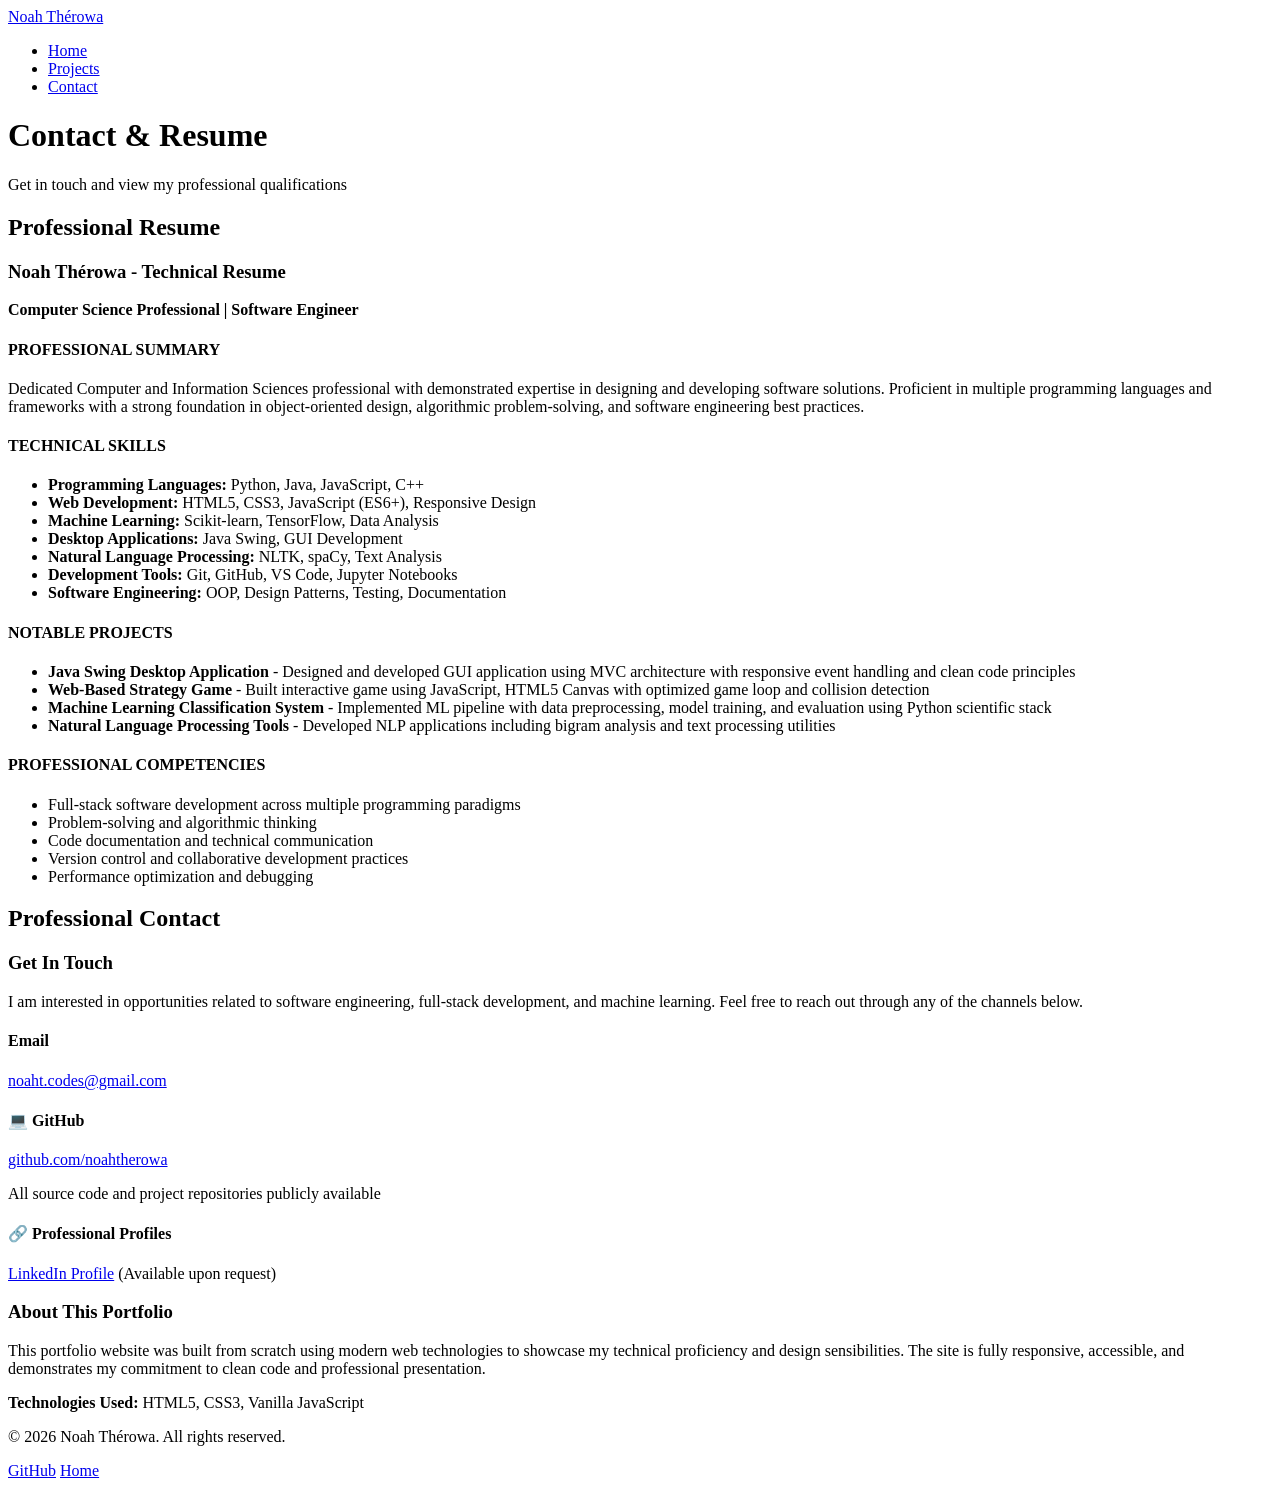
==== contact.html @ 0c703b9f "Add files via upload" ====
<!DOCTYPE html>
<html lang="en">
<head>
    <meta charset="UTF-8">
    <meta name="viewport" content="width=device-width, initial-scale=1.0">
    <title>Contact & Resume - Noah Thérowa Portfolio</title>
    <link rel="stylesheet" href="css/style.css">
</head>
<body>
    <!-- Navigation -->
    <nav class="navbar">
        <div class="nav-container">
            <div class="nav-logo">
                <a href="index.html">Noah Thérowa</a>
            </div>
            <ul class="nav-menu">
                <li class="nav-item">
                    <a href="index.html" class="nav-link">Home</a>
                </li>
                <li class="nav-item">
                    <a href="projects.html" class="nav-link">Projects</a>
                </li>
                <li class="nav-item">
                    <a href="contact.html" class="nav-link active">Contact</a>
                </li>
            </ul>
            <div class="hamburger">
                <span></span>
                <span></span>
                <span></span>
            </div>
        </div>
    </nav>

    <!-- Page Header -->
    <header class="page-header">
        <div class="container">
            <h1>Contact & Resume</h1>
            <p>Get in touch and view my professional qualifications</p>
        </div>
    </header>

    <!-- Contact Section -->
    <section class="contact-section">
        <div class="container">
            <div class="contact-grid">
                
                <!-- Resume Column -->
                <div class="resume-column">
                    <h2>Professional Resume</h2>
                    <div class="resume-container">
                        <div class="resume-placeholder">
                            <h3>Noah Thérowa - Technical Resume</h3>
                            <p><strong>Computer Science Professional | Software Engineer</strong></p>
                            
                            <h4>PROFESSIONAL SUMMARY</h4>
                            <p>
                                Dedicated Computer and Information Sciences professional with demonstrated expertise in designing and developing software solutions. Proficient in multiple programming languages and frameworks with a strong foundation in object-oriented design, algorithmic problem-solving, and software engineering best practices.
                            </p>
                            
                            <h4>TECHNICAL SKILLS</h4>
                            <ul>
                                <li><strong>Programming Languages:</strong> Python, Java, JavaScript, C++</li>
                                <li><strong>Web Development:</strong> HTML5, CSS3, JavaScript (ES6+), Responsive Design</li>
                                <li><strong>Machine Learning:</strong> Scikit-learn, TensorFlow, Data Analysis</li>
                                <li><strong>Desktop Applications:</strong> Java Swing, GUI Development</li>
                                <li><strong>Natural Language Processing:</strong> NLTK, spaCy, Text Analysis</li>
                                <li><strong>Development Tools:</strong> Git, GitHub, VS Code, Jupyter Notebooks</li>
                                <li><strong>Software Engineering:</strong> OOP, Design Patterns, Testing, Documentation</li>
                            </ul>
                            
                            <h4>NOTABLE PROJECTS</h4>
                            <ul>
                                <li>
                                    <strong>Java Swing Desktop Application</strong> - Designed and developed GUI application using MVC architecture with responsive event handling and clean code principles
                                </li>
                                <li>
                                    <strong>Web-Based Strategy Game</strong> - Built interactive game using JavaScript, HTML5 Canvas with optimized game loop and collision detection
                                </li>
                                <li>
                                    <strong>Machine Learning Classification System</strong> - Implemented ML pipeline with data preprocessing, model training, and evaluation using Python scientific stack
                                </li>
                                <li>
                                    <strong>Natural Language Processing Tools</strong> - Developed NLP applications including bigram analysis and text processing utilities
                                </li>
                            </ul>
                            
                            <h4>PROFESSIONAL COMPETENCIES</h4>
                            <ul>
                                <li>Full-stack software development across multiple programming paradigms</li>
                                <li>Problem-solving and algorithmic thinking</li>
                                <li>Code documentation and technical communication</li>
                                <li>Version control and collaborative development practices</li>
                                <li>Performance optimization and debugging</li>
                            </ul>
                        </div>
                    </div>
                </div>

                <!-- Contact Information Column -->
                <div class="contact-info-column">
                    <h2>Professional Contact</h2>
                    
                    <div class="contact-card">
                        <h3>Get In Touch</h3>
                        <p>I am interested in opportunities related to software engineering, full-stack development, and machine learning. Feel free to reach out through any of the channels below.</p>
                        
                        <div class="contact-details">
                            <div class="contact-item">
                                <h4>Email</h4>
                                <p><a href="mailto:noaht.codes@gmail.com">noaht.codes@gmail.com</a></p>
                            </div>
                            
                            <div class="contact-item">
                                <h4>💻 GitHub</h4>
                                <p><a href="https://github.com/noahtherowa" target="_blank" rel="noopener noreferrer">github.com/noahtherowa</a></p>
                                <p class="contact-description">All source code and project repositories publicly available</p>
                            </div>
                            
                            <div class="contact-item">
                                <h4>🔗 Professional Profiles</h4>
                                <p><a href="#" class="link-disabled">LinkedIn Profile</a> (Available upon request)</p>
                            </div>
                        </div>
                    </div>

                    <div class="contact-card">
                        <h3>About This Portfolio</h3>
                        <p>
                            This portfolio website was built from scratch using modern web technologies to showcase my technical proficiency and design sensibilities. The site is fully responsive, accessible, and demonstrates my commitment to clean code and professional presentation.
                        </p>
                        <p style="margin-top: 1rem;">
                            <strong>Technologies Used:</strong> HTML5, CSS3, Vanilla JavaScript
                        </p>
                    </div>
                </div>
                
            </div>
        </div>
    </section>

    <!-- Footer -->
    <footer class="footer">
        <div class="container">
            <p>&copy; 2026 Noah Thérowa. All rights reserved.</p>
            <div class="footer-links">
                <a href="https://github.com/noahtherowa" target="_blank" rel="noopener noreferrer">GitHub</a>
                <a href="index.html">Home</a>
            </div>
        </div>
    </footer>

    <script src="js/script.js"></script>
</body>
</html>
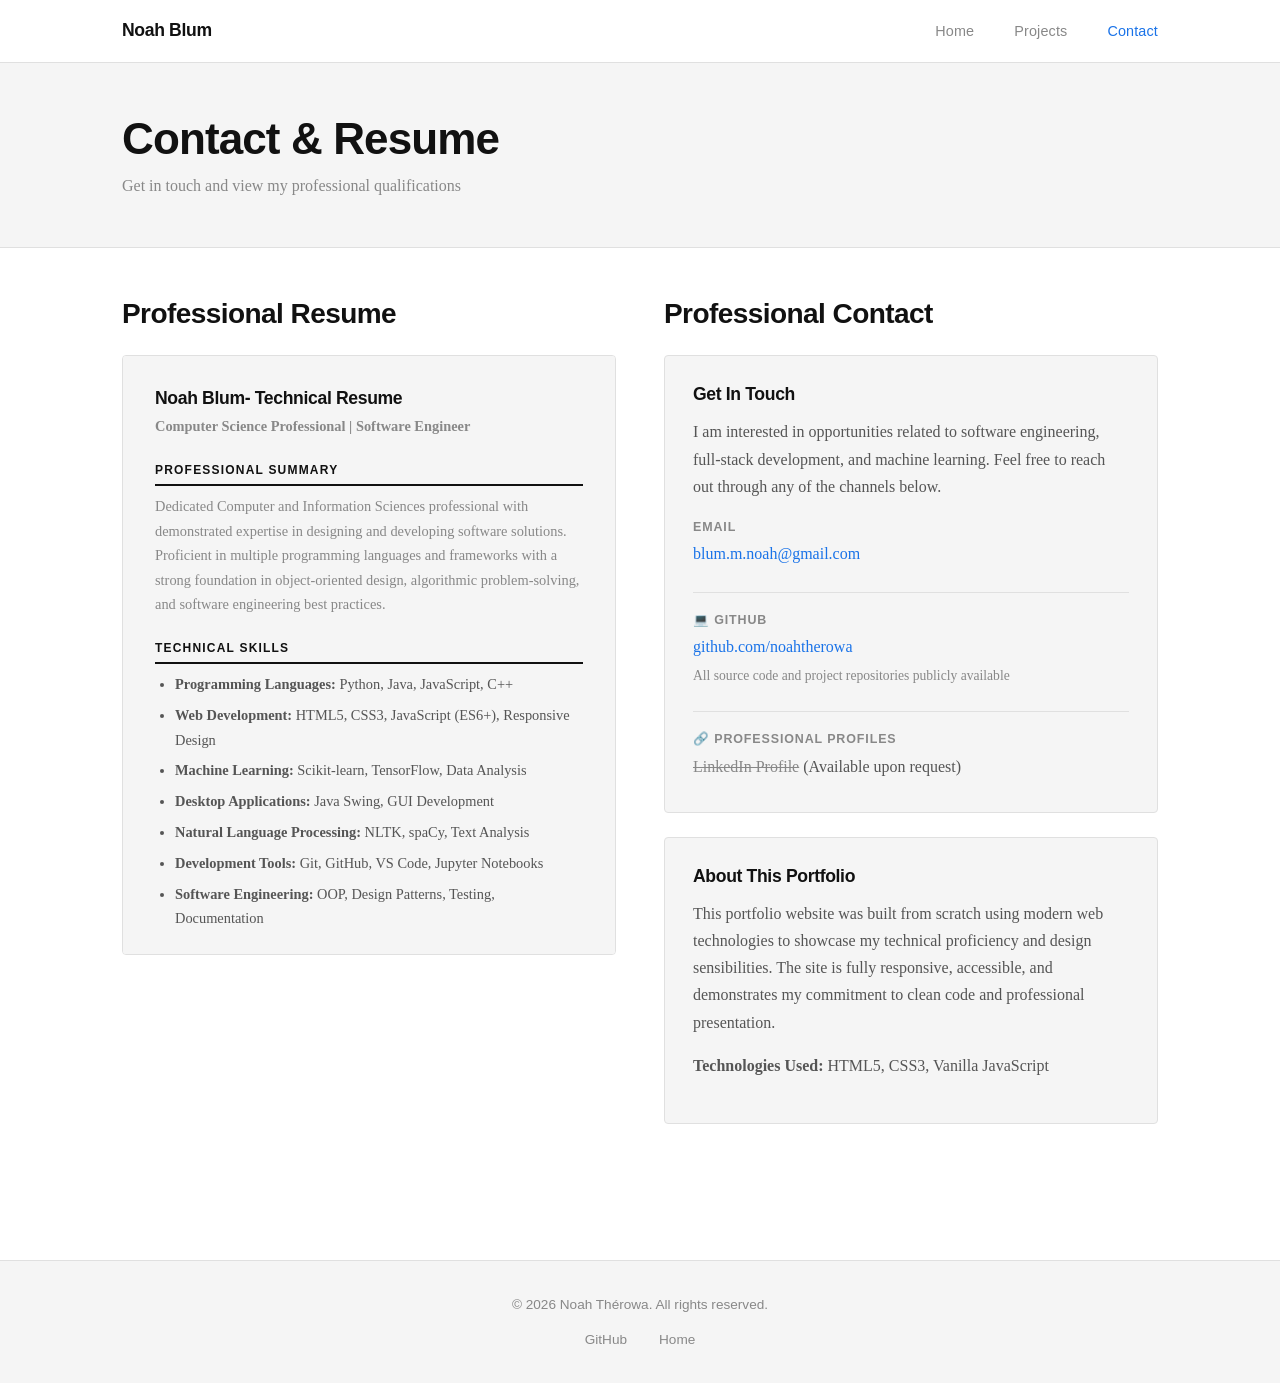
==== commit 9dd9eeab: "Add files via upload" ====
--- a/contact.html
+++ b/contact.html
@@ -3,15 +3,15 @@
 <head>
     <meta charset="UTF-8">
     <meta name="viewport" content="width=device-width, initial-scale=1.0">
-    <title>Contact & Resume - Noah Thérowa Portfolio</title>
-    <link rel="stylesheet" href="css/style.css">
+    <title>Contact & Resume - Noah Blum Portfolio</title>
+    <link rel="stylesheet" href="style.css">
 </head>
 <body>
     <!-- Navigation -->
     <nav class="navbar">
         <div class="nav-container">
             <div class="nav-logo">
-                <a href="index.html">Noah Thérowa</a>
+                <a href="index.html">Noah Blum</a>
             </div>
             <ul class="nav-menu">
                 <li class="nav-item">
@@ -50,7 +50,7 @@
                     <h2>Professional Resume</h2>
                     <div class="resume-container">
                         <div class="resume-placeholder">
-                            <h3>Noah Thérowa - Technical Resume</h3>
+                            <h3>Noah Blum- Technical Resume</h3>
                             <p><strong>Computer Science Professional | Software Engineer</strong></p>
                             
                             <h4>PROFESSIONAL SUMMARY</h4>
@@ -108,7 +108,7 @@
                         <div class="contact-details">
                             <div class="contact-item">
                                 <h4>Email</h4>
-                                <p><a href="mailto:noaht.codes@gmail.com">noaht.codes@gmail.com</a></p>
+                                <p><a href="mailto:blum.m.noah@gmail.com">blum.m.noah@gmail.com</a></p>
                             </div>
                             
                             <div class="contact-item">
@@ -152,4 +152,4 @@
 
     <script src="js/script.js"></script>
 </body>
-</html>
+</html>
--- a/style.css
+++ b/style.css
@@ -0,0 +1,677 @@
+/* ==========================================
+   GLOBAL STYLES & RESET
+   ========================================== */
+
+   * {
+    margin: 0;
+    padding: 0;
+    box-sizing: border-box;
+}
+
+:root {
+    --accent: #1a73e8;
+    --accent-dark: #1558b0;
+    --text-primary: #111111;
+    --text-secondary: #555555;
+    --text-muted: #888888;
+    --bg: #ffffff;
+    --bg-subtle: #f5f5f5;
+    --border: #e0e0e0;
+    --border-dark: #cccccc;
+}
+
+html {
+    scroll-behavior: smooth;
+}
+
+body {
+    font-family: 'Georgia', 'Times New Roman', serif;
+    color: var(--text-primary);
+    background-color: var(--bg);
+    line-height: 1.7;
+}
+
+/* ==========================================
+   TYPOGRAPHY
+   ========================================== */
+
+h1, h2, h3, h4, h5, h6 {
+    font-family: -apple-system, BlinkMacSystemFont, 'Helvetica Neue', Arial, sans-serif;
+    font-weight: 600;
+    line-height: 1.25;
+    margin-bottom: 0.75rem;
+    color: var(--text-primary);
+    letter-spacing: -0.02em;
+}
+
+h1 { font-size: 2.75rem; font-weight: 700; }
+h2 { font-size: 1.75rem; }
+h3 { font-size: 1.2rem; }
+h4 { font-size: 1rem; font-weight: 600; }
+
+p {
+    margin-bottom: 1rem;
+    color: var(--text-secondary);
+    font-size: 1rem;
+}
+
+a {
+    color: var(--accent);
+    text-decoration: none;
+    transition: color 0.2s ease;
+}
+
+a:hover {
+    color: var(--accent-dark);
+    text-decoration: underline;
+}
+
+ul, ol {
+    margin-bottom: 1.5rem;
+    margin-left: 1.5rem;
+}
+
+li {
+    margin-bottom: 0.4rem;
+    color: var(--text-secondary);
+}
+
+/* ==========================================
+   UTILITIES
+   ========================================== */
+
+.container {
+    max-width: 1100px;
+    margin: 0 auto;
+    padding: 0 2rem;
+}
+
+/* ==========================================
+   BUTTONS
+   ========================================== */
+
+.btn {
+    display: inline-block;
+    padding: 0.6rem 1.25rem;
+    border: 1.5px solid transparent;
+    border-radius: 3px;
+    font-family: -apple-system, BlinkMacSystemFont, 'Helvetica Neue', Arial, sans-serif;
+    font-size: 0.9rem;
+    font-weight: 500;
+    cursor: pointer;
+    transition: all 0.2s ease;
+    text-decoration: none;
+    letter-spacing: 0.01em;
+}
+
+.btn-primary {
+    background-color: var(--accent);
+    color: white;
+    border-color: var(--accent);
+}
+
+.btn-primary:hover {
+    background-color: var(--accent-dark);
+    border-color: var(--accent-dark);
+    text-decoration: none;
+    color: white;
+}
+
+.btn-secondary {
+    background-color: transparent;
+    color: var(--text-primary);
+    border-color: var(--border-dark);
+}
+
+.btn-secondary:hover {
+    background-color: var(--text-primary);
+    color: white;
+    border-color: var(--text-primary);
+    text-decoration: none;
+}
+
+/* ==========================================
+   NAVIGATION
+   ========================================== */
+
+.navbar {
+    background-color: var(--bg);
+    border-bottom: 1px solid var(--border);
+    position: sticky;
+    top: 0;
+    z-index: 100;
+}
+
+.nav-container {
+    max-width: 1100px;
+    margin: 0 auto;
+    padding: 1rem 2rem;
+    display: flex;
+    justify-content: space-between;
+    align-items: center;
+}
+
+.nav-logo a {
+    font-family: -apple-system, BlinkMacSystemFont, 'Helvetica Neue', Arial, sans-serif;
+    font-size: 1.1rem;
+    font-weight: 700;
+    color: var(--text-primary);
+    text-decoration: none;
+    letter-spacing: -0.02em;
+}
+
+.nav-menu {
+    display: flex;
+    list-style: none;
+    gap: 2.5rem;
+    margin: 0;
+}
+
+.nav-item { margin: 0; }
+
+.nav-link {
+    font-family: -apple-system, BlinkMacSystemFont, 'Helvetica Neue', Arial, sans-serif;
+    color: var(--text-muted);
+    font-size: 0.9rem;
+    font-weight: 500;
+    text-decoration: none;
+    transition: color 0.2s ease;
+    letter-spacing: 0.01em;
+}
+
+.nav-link:hover,
+.nav-link.active {
+    color: var(--text-primary);
+    text-decoration: none;
+}
+
+.nav-link.active {
+    color: var(--accent);
+}
+
+.hamburger {
+    display: none;
+    flex-direction: column;
+    cursor: pointer;
+}
+
+.hamburger span {
+    width: 22px;
+    height: 2px;
+    background-color: var(--text-primary);
+    margin: 4px 0;
+    border-radius: 1px;
+    transition: 0.3s ease;
+}
+
+/* ==========================================
+   HERO SECTION
+   ========================================== */
+
+.hero {
+    background-color: var(--bg-subtle);
+    border-bottom: 1px solid var(--border);
+    padding: 5rem 2rem;
+    text-align: left;
+}
+
+.hero-content {
+    max-width: 1100px;
+    margin: 0 auto;
+}
+
+.hero h1 {
+    font-size: 3.25rem;
+    font-weight: 700;
+    margin-bottom: 0.75rem;
+    color: var(--text-primary);
+}
+
+.hero .subtitle {
+    font-family: -apple-system, BlinkMacSystemFont, 'Helvetica Neue', Arial, sans-serif;
+    font-size: 1.1rem;
+    color: var(--accent);
+    font-weight: 500;
+    margin-bottom: 0.75rem;
+    letter-spacing: 0.01em;
+}
+
+.hero .description {
+    font-size: 1rem;
+    color: var(--text-muted);
+    margin-bottom: 0;
+}
+
+/* ==========================================
+   PAGE HEADER
+   ========================================== */
+
+.page-header {
+    background-color: var(--bg-subtle);
+    border-bottom: 1px solid var(--border);
+    padding: 3rem 2rem;
+}
+
+.page-header .container {
+    text-align: left;
+}
+
+.page-header h1 {
+    margin-bottom: 0.4rem;
+}
+
+.page-header p {
+    color: var(--text-muted);
+    font-size: 1rem;
+    margin-bottom: 0;
+}
+
+/* ==========================================
+   ABOUT SECTION
+   ========================================== */
+
+.about {
+    padding: 4rem 2rem;
+    background-color: var(--bg);
+}
+
+.about h2 {
+    margin-bottom: 2rem;
+}
+
+.about-content {
+    max-width: 800px;
+}
+
+.about-text h3 {
+    color: var(--text-primary);
+    margin-top: 2rem;
+    margin-bottom: 0.75rem;
+    font-size: 1rem;
+    text-transform: uppercase;
+    letter-spacing: 0.08em;
+    font-weight: 600;
+    color: var(--text-muted);
+}
+
+.skills-list {
+    list-style: none;
+    margin-left: 0;
+    border-top: 1px solid var(--border);
+}
+
+.skills-list li {
+    padding: 0.6rem 0;
+    color: var(--text-secondary);
+    border-bottom: 1px solid var(--border);
+    font-size: 0.95rem;
+}
+
+/* ==========================================
+   STATS SECTION
+   ========================================== */
+
+.stats {
+    background-color: var(--bg);
+    border-top: 1px solid var(--border);
+    border-bottom: 1px solid var(--border);
+    padding: 3rem 2rem;
+}
+
+.stats .container {
+    display: grid;
+    grid-template-columns: repeat(auto-fit, minmax(180px, 1fr));
+    gap: 2rem;
+    text-align: center;
+}
+
+.stat-item h3 {
+    color: var(--accent);
+    font-size: 2.5rem;
+    margin-bottom: 0.25rem;
+    font-weight: 700;
+}
+
+.stat-item p {
+    color: var(--text-muted);
+    font-size: 0.9rem;
+    font-family: -apple-system, BlinkMacSystemFont, 'Helvetica Neue', Arial, sans-serif;
+    text-transform: uppercase;
+    letter-spacing: 0.05em;
+    margin-bottom: 0;
+}
+
+/* ==========================================
+   CTA SECTION
+   ========================================== */
+
+.cta {
+    background-color: var(--bg-subtle);
+    border-top: 1px solid var(--border);
+    padding: 4rem 2rem;
+    text-align: center;
+}
+
+.cta h2 {
+    margin-bottom: 0.75rem;
+}
+
+.cta p {
+    color: var(--text-muted);
+    margin-bottom: 1.5rem;
+    max-width: 500px;
+    margin-left: auto;
+    margin-right: auto;
+}
+
+/* ==========================================
+   PROJECTS SECTION
+   ========================================== */
+
+.projects {
+    padding: 3rem 2rem;
+    background-color: var(--bg);
+}
+
+.project-card {
+    background-color: var(--bg);
+    border: 1px solid var(--border);
+    border-radius: 4px;
+    padding: 2rem;
+    margin-bottom: 1.5rem;
+    transition: border-color 0.2s ease;
+}
+
+.project-card:hover {
+    border-color: var(--accent);
+}
+
+.project-header {
+    display: flex;
+    justify-content: space-between;
+    align-items: flex-start;
+    margin-bottom: 1.5rem;
+    flex-wrap: wrap;
+    gap: 0.75rem;
+    padding-bottom: 1.25rem;
+    border-bottom: 1px solid var(--border);
+}
+
+.project-header h2 {
+    margin-bottom: 0;
+    flex: 1;
+    min-width: 250px;
+    font-size: 1.4rem;
+}
+
+.project-type {
+    font-family: -apple-system, BlinkMacSystemFont, 'Helvetica Neue', Arial, sans-serif;
+    background-color: transparent;
+    color: var(--accent);
+    border: 1px solid var(--accent);
+    padding: 0.2rem 0.65rem;
+    border-radius: 2px;
+    font-size: 0.78rem;
+    font-weight: 500;
+    white-space: nowrap;
+    letter-spacing: 0.04em;
+    text-transform: uppercase;
+}
+
+.project-content h3 {
+    font-family: -apple-system, BlinkMacSystemFont, 'Helvetica Neue', Arial, sans-serif;
+    color: var(--text-muted);
+    margin-top: 1.25rem;
+    margin-bottom: 0.5rem;
+    font-size: 0.78rem;
+    text-transform: uppercase;
+    letter-spacing: 0.08em;
+    font-weight: 600;
+}
+
+.tech-stack {
+    background-color: var(--bg-subtle);
+    padding: 0.75rem 1rem;
+    border-radius: 3px;
+    margin: 0.75rem 0 1rem 0;
+    list-style: none;
+    border-left: 3px solid var(--accent);
+}
+
+.tech-stack li {
+    padding: 0.2rem 0;
+    color: var(--text-secondary);
+    font-size: 0.9rem;
+    margin-left: 0;
+}
+
+.project-links {
+    display: flex;
+    gap: 0.75rem;
+    margin-top: 1.5rem;
+    flex-wrap: wrap;
+}
+
+/* ==========================================
+   CONTACT SECTION
+   ========================================== */
+
+.contact-section {
+    padding: 3rem 2rem;
+    background-color: var(--bg);
+}
+
+.contact-grid {
+    display: grid;
+    grid-template-columns: 1fr 1fr;
+    gap: 3rem;
+    max-width: 1100px;
+    margin: 0 auto;
+}
+
+.resume-column h2,
+.contact-info-column h2 {
+    margin-bottom: 1.5rem;
+}
+
+.resume-container {
+    background-color: var(--bg-subtle);
+    border: 1px solid var(--border);
+    border-radius: 4px;
+    padding: 2rem;
+    max-height: 600px;
+    overflow-y: auto;
+}
+
+.resume-placeholder h3 {
+    margin-bottom: 0.25rem;
+    font-size: 1.1rem;
+}
+
+.resume-placeholder > p {
+    color: var(--text-muted);
+    font-size: 0.9rem;
+    margin-bottom: 1.5rem;
+}
+
+.resume-placeholder h4 {
+    color: var(--text-primary);
+    margin-top: 1.5rem;
+    margin-bottom: 0.5rem;
+    font-size: 0.75rem;
+    text-transform: uppercase;
+    letter-spacing: 0.1em;
+    font-weight: 700;
+    padding-bottom: 0.4rem;
+    border-bottom: 2px solid var(--text-primary);
+}
+
+.resume-placeholder ul {
+    margin-left: 1.25rem;
+}
+
+.resume-placeholder li {
+    margin-bottom: 0.4rem;
+    font-size: 0.9rem;
+}
+
+.contact-card {
+    background-color: var(--bg-subtle);
+    border: 1px solid var(--border);
+    border-radius: 4px;
+    padding: 1.75rem;
+    margin-bottom: 1.5rem;
+}
+
+.contact-card h3 {
+    margin-bottom: 0.75rem;
+    font-size: 1.1rem;
+}
+
+.contact-details {
+    margin-top: 1.25rem;
+}
+
+.contact-item {
+    margin-bottom: 1.25rem;
+    padding-bottom: 1.25rem;
+    border-bottom: 1px solid var(--border);
+}
+
+.contact-item:last-child {
+    border-bottom: none;
+    margin-bottom: 0;
+    padding-bottom: 0;
+}
+
+.contact-item h4 {
+    margin-bottom: 0.3rem;
+    font-size: 0.78rem;
+    text-transform: uppercase;
+    letter-spacing: 0.07em;
+    color: var(--text-muted);
+}
+
+.contact-item p { margin-bottom: 0.25rem; }
+
+.contact-description {
+    font-size: 0.85rem;
+    color: var(--text-muted);
+}
+
+.link-disabled {
+    color: var(--text-muted);
+    cursor: default;
+    text-decoration: line-through;
+}
+
+/* ==========================================
+   FOOTER
+   ========================================== */
+
+.footer {
+    background-color: var(--bg-subtle);
+    border-top: 1px solid var(--border);
+    padding: 2rem;
+    text-align: center;
+    margin-top: 4rem;
+}
+
+.footer p {
+    color: var(--text-muted);
+    font-size: 0.85rem;
+    margin-bottom: 0.75rem;
+    font-family: -apple-system, BlinkMacSystemFont, 'Helvetica Neue', Arial, sans-serif;
+}
+
+.footer-links {
+    display: flex;
+    justify-content: center;
+    gap: 2rem;
+    flex-wrap: wrap;
+}
+
+.footer-links a {
+    color: var(--text-muted);
+    font-size: 0.85rem;
+    font-family: -apple-system, BlinkMacSystemFont, 'Helvetica Neue', Arial, sans-serif;
+    transition: color 0.2s ease;
+    text-decoration: none;
+}
+
+.footer-links a:hover {
+    color: var(--text-primary);
+    text-decoration: none;
+}
+
+/* ==========================================
+   RESPONSIVE DESIGN - TABLET
+   ========================================== */
+
+@media (max-width: 768px) {
+    h1 { font-size: 2rem; }
+    h2 { font-size: 1.5rem; }
+
+    .hero { padding: 3.5rem 2rem; }
+    .hero h1 { font-size: 2.25rem; }
+
+    .project-header { flex-direction: column; align-items: flex-start; }
+    .project-header h2 { width: 100%; }
+
+    .contact-grid { grid-template-columns: 1fr; gap: 2rem; }
+    .stats .container { grid-template-columns: repeat(3, 1fr); }
+}
+
+/* ==========================================
+   RESPONSIVE DESIGN - MOBILE
+   ========================================== */
+
+@media (max-width: 480px) {
+    .container { padding: 0 1.25rem; }
+    h1 { font-size: 1.75rem; }
+    h2 { font-size: 1.3rem; }
+
+    .nav-container { padding: 0.9rem 1.25rem; }
+
+    .hamburger { display: flex; }
+
+    .nav-menu {
+        display: none;
+        position: absolute;
+        top: 57px;
+        left: 0;
+        right: 0;
+        background-color: var(--bg);
+        flex-direction: column;
+        width: 100%;
+        text-align: center;
+        padding: 1.25rem;
+        border-bottom: 1px solid var(--border);
+        gap: 1.25rem;
+    }
+
+    .nav-menu.active { display: flex; }
+
+    .hero { padding: 2.5rem 1.25rem; }
+    .hero h1 { font-size: 2rem; }
+    .hero .subtitle { font-size: 1rem; }
+
+    .page-header { padding: 2rem 1.25rem; }
+
+    .about { padding: 2.5rem 1.25rem; }
+
+    .project-card { padding: 1.5rem 1.25rem; }
+    .project-links { flex-direction: column; }
+    .project-links .btn { text-align: center; }
+
+    .stats .container { grid-template-columns: 1fr; gap: 1.25rem; }
+    .stats { padding: 2rem 1.25rem; }
+
+    .cta { padding: 3rem 1.25rem; }
+
+    .resume-container { max-height: 380px; padding: 1.25rem; }
+    .contact-card { padding: 1.25rem; }
+
+    .footer { padding: 1.5rem 1.25rem; margin-top: 3rem; }
+    .footer-links { gap: 1.25rem; }
+}
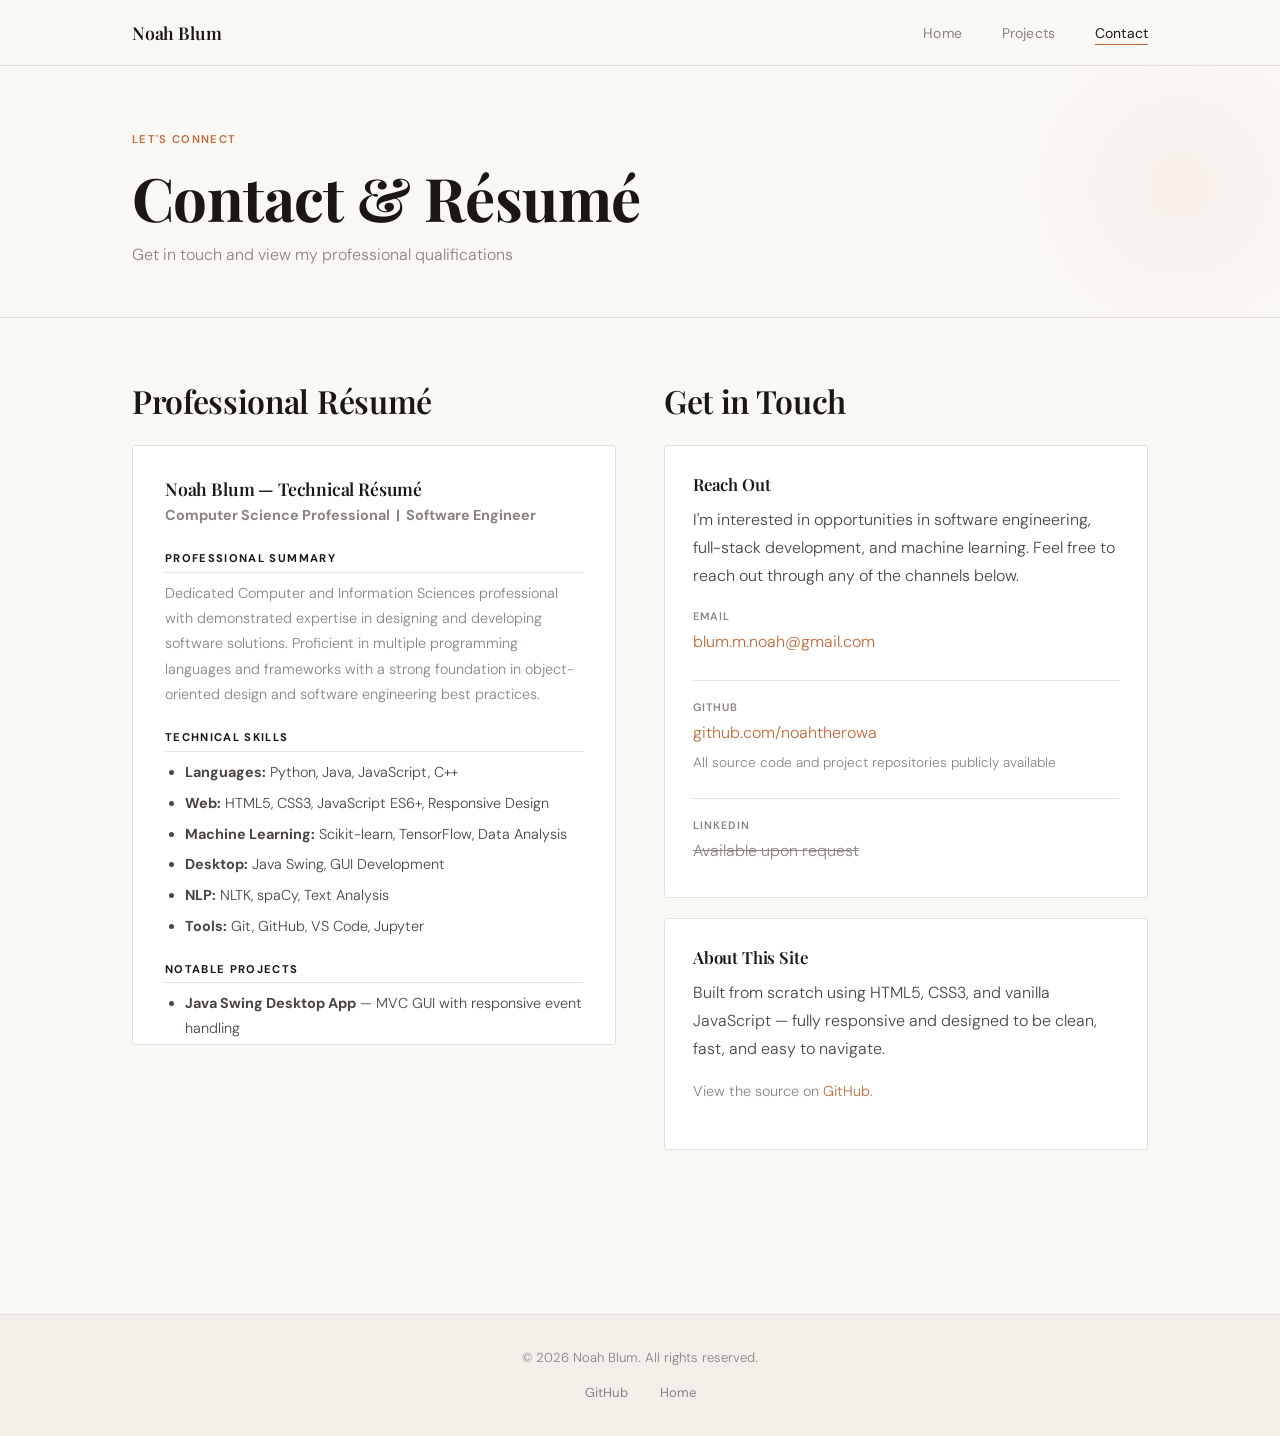
==== commit a74daba4: "Add files via upload" ====
--- a/contact.html
+++ b/contact.html
@@ -1,155 +1,128 @@
-<!DOCTYPE html>
-<html lang="en">
-<head>
-    <meta charset="UTF-8">
-    <meta name="viewport" content="width=device-width, initial-scale=1.0">
-    <title>Contact & Resume - Noah Blum Portfolio</title>
-    <link rel="stylesheet" href="style.css">
-</head>
-<body>
-    <!-- Navigation -->
-    <nav class="navbar">
-        <div class="nav-container">
-            <div class="nav-logo">
-                <a href="index.html">Noah Blum</a>
-            </div>
-            <ul class="nav-menu">
-                <li class="nav-item">
-                    <a href="index.html" class="nav-link">Home</a>
-                </li>
-                <li class="nav-item">
-                    <a href="projects.html" class="nav-link">Projects</a>
-                </li>
-                <li class="nav-item">
-                    <a href="contact.html" class="nav-link active">Contact</a>
-                </li>
-            </ul>
-            <div class="hamburger">
-                <span></span>
-                <span></span>
-                <span></span>
-            </div>
-        </div>
-    </nav>
-
-    <!-- Page Header -->
-    <header class="page-header">
-        <div class="container">
-            <h1>Contact & Resume</h1>
-            <p>Get in touch and view my professional qualifications</p>
-        </div>
-    </header>
-
-    <!-- Contact Section -->
-    <section class="contact-section">
-        <div class="container">
-            <div class="contact-grid">
-                
-                <!-- Resume Column -->
-                <div class="resume-column">
-                    <h2>Professional Resume</h2>
-                    <div class="resume-container">
-                        <div class="resume-placeholder">
-                            <h3>Noah Blum- Technical Resume</h3>
-                            <p><strong>Computer Science Professional | Software Engineer</strong></p>
-                            
-                            <h4>PROFESSIONAL SUMMARY</h4>
-                            <p>
-                                Dedicated Computer and Information Sciences professional with demonstrated expertise in designing and developing software solutions. Proficient in multiple programming languages and frameworks with a strong foundation in object-oriented design, algorithmic problem-solving, and software engineering best practices.
-                            </p>
-                            
-                            <h4>TECHNICAL SKILLS</h4>
-                            <ul>
-                                <li><strong>Programming Languages:</strong> Python, Java, JavaScript, C++</li>
-                                <li><strong>Web Development:</strong> HTML5, CSS3, JavaScript (ES6+), Responsive Design</li>
-                                <li><strong>Machine Learning:</strong> Scikit-learn, TensorFlow, Data Analysis</li>
-                                <li><strong>Desktop Applications:</strong> Java Swing, GUI Development</li>
-                                <li><strong>Natural Language Processing:</strong> NLTK, spaCy, Text Analysis</li>
-                                <li><strong>Development Tools:</strong> Git, GitHub, VS Code, Jupyter Notebooks</li>
-                                <li><strong>Software Engineering:</strong> OOP, Design Patterns, Testing, Documentation</li>
-                            </ul>
-                            
-                            <h4>NOTABLE PROJECTS</h4>
-                            <ul>
-                                <li>
-                                    <strong>Java Swing Desktop Application</strong> - Designed and developed GUI application using MVC architecture with responsive event handling and clean code principles
-                                </li>
-                                <li>
-                                    <strong>Web-Based Strategy Game</strong> - Built interactive game using JavaScript, HTML5 Canvas with optimized game loop and collision detection
-                                </li>
-                                <li>
-                                    <strong>Machine Learning Classification System</strong> - Implemented ML pipeline with data preprocessing, model training, and evaluation using Python scientific stack
-                                </li>
-                                <li>
-                                    <strong>Natural Language Processing Tools</strong> - Developed NLP applications including bigram analysis and text processing utilities
-                                </li>
-                            </ul>
-                            
-                            <h4>PROFESSIONAL COMPETENCIES</h4>
-                            <ul>
-                                <li>Full-stack software development across multiple programming paradigms</li>
-                                <li>Problem-solving and algorithmic thinking</li>
-                                <li>Code documentation and technical communication</li>
-                                <li>Version control and collaborative development practices</li>
-                                <li>Performance optimization and debugging</li>
-                            </ul>
-                        </div>
-                    </div>
-                </div>
-
-                <!-- Contact Information Column -->
-                <div class="contact-info-column">
-                    <h2>Professional Contact</h2>
-                    
-                    <div class="contact-card">
-                        <h3>Get In Touch</h3>
-                        <p>I am interested in opportunities related to software engineering, full-stack development, and machine learning. Feel free to reach out through any of the channels below.</p>
-                        
-                        <div class="contact-details">
-                            <div class="contact-item">
-                                <h4>Email</h4>
-                                <p><a href="mailto:blum.m.noah@gmail.com">blum.m.noah@gmail.com</a></p>
-                            </div>
-                            
-                            <div class="contact-item">
-                                <h4>💻 GitHub</h4>
-                                <p><a href="https://github.com/noahtherowa" target="_blank" rel="noopener noreferrer">github.com/noahtherowa</a></p>
-                                <p class="contact-description">All source code and project repositories publicly available</p>
-                            </div>
-                            
-                            <div class="contact-item">
-                                <h4>🔗 Professional Profiles</h4>
-                                <p><a href="#" class="link-disabled">LinkedIn Profile</a> (Available upon request)</p>
-                            </div>
-                        </div>
-                    </div>
-
-                    <div class="contact-card">
-                        <h3>About This Portfolio</h3>
-                        <p>
-                            This portfolio website was built from scratch using modern web technologies to showcase my technical proficiency and design sensibilities. The site is fully responsive, accessible, and demonstrates my commitment to clean code and professional presentation.
-                        </p>
-                        <p style="margin-top: 1rem;">
-                            <strong>Technologies Used:</strong> HTML5, CSS3, Vanilla JavaScript
-                        </p>
-                    </div>
-                </div>
-                
-            </div>
-        </div>
-    </section>
-
-    <!-- Footer -->
-    <footer class="footer">
-        <div class="container">
-            <p>&copy; 2026 Noah Thérowa. All rights reserved.</p>
-            <div class="footer-links">
-                <a href="https://github.com/noahtherowa" target="_blank" rel="noopener noreferrer">GitHub</a>
-                <a href="index.html">Home</a>
-            </div>
-        </div>
-    </footer>
-
-    <script src="js/script.js"></script>
-</body>
-</html>+<!DOCTYPE html>
+<html lang="en">
+<head>
+    <meta charset="UTF-8">
+    <meta name="viewport" content="width=device-width, initial-scale=1.0">
+    <title>Contact — Noah Blum</title>
+    <link rel="stylesheet" href="style.css">
+</head>
+<body>
+
+    <nav class="navbar">
+        <div class="nav-container">
+            <div class="nav-logo">
+                <a href="index.html">Noah Blum</a>
+            </div>
+            <ul class="nav-menu">
+                <li class="nav-item"><a href="index.html" class="nav-link">Home</a></li>
+                <li class="nav-item"><a href="projects.html" class="nav-link">Projects</a></li>
+                <li class="nav-item"><a href="contact.html" class="nav-link active">Contact</a></li>
+            </ul>
+            <div class="hamburger">
+                <span></span><span></span><span></span>
+            </div>
+        </div>
+    </nav>
+
+    <header class="page-header">
+        <div class="container">
+            <span class="label">Let's Connect</span>
+            <h1>Contact &amp; Résumé</h1>
+            <p>Get in touch and view my professional qualifications</p>
+        </div>
+    </header>
+
+    <section class="contact-section">
+        <div class="container">
+            <div class="contact-grid">
+
+                <!-- Resume Column -->
+                <div class="resume-column reveal">
+                    <h2>Professional Résumé</h2>
+                    <div class="resume-container">
+                        <div class="resume-placeholder">
+                            <h3>Noah Blum — Technical Résumé</h3>
+                            <p><strong>Computer Science Professional &nbsp;|&nbsp; Software Engineer</strong></p>
+
+                            <h4>Professional Summary</h4>
+                            <p>Dedicated Computer and Information Sciences professional with demonstrated expertise in designing and developing software solutions. Proficient in multiple programming languages and frameworks with a strong foundation in object-oriented design and software engineering best practices.</p>
+
+                            <h4>Technical Skills</h4>
+                            <ul>
+                                <li><strong>Languages:</strong> Python, Java, JavaScript, C++</li>
+                                <li><strong>Web:</strong> HTML5, CSS3, JavaScript ES6+, Responsive Design</li>
+                                <li><strong>Machine Learning:</strong> Scikit-learn, TensorFlow, Data Analysis</li>
+                                <li><strong>Desktop:</strong> Java Swing, GUI Development</li>
+                                <li><strong>NLP:</strong> NLTK, spaCy, Text Analysis</li>
+                                <li><strong>Tools:</strong> Git, GitHub, VS Code, Jupyter</li>
+                            </ul>
+
+                            <h4>Notable Projects</h4>
+                            <ul>
+                                <li><strong>Java Swing Desktop App</strong> — MVC GUI with responsive event handling</li>
+                                <li><strong>North &amp; South Game</strong> — JS game with canvas rendering &amp; collision detection</li>
+                                <li><strong>ML Classification System</strong> — End-to-end pipeline with Python scientific stack</li>
+                                <li><strong>Flowchart Generator (Congressional App Challenge)</strong> — AI chatbot using Gemini API to generate custom flowcharts from natural language</li>
+                                <li><strong>ISS Tracking App</strong> — Real-time orbital data visualization in Processing</li>
+                            </ul>
+
+                            <h4>Professional Competencies</h4>
+                            <ul>
+                                <li>Full-stack development across multiple paradigms</li>
+                                <li>Algorithmic problem-solving</li>
+                                <li>Technical documentation &amp; communication</li>
+                                <li>Version control &amp; collaborative development</li>
+                                <li>Performance optimization &amp; debugging</li>
+                            </ul>
+                        </div>
+                    </div>
+                </div>
+
+                <!-- Contact Column -->
+                <div class="contact-info-column reveal">
+                    <h2>Get in Touch</h2>
+
+                    <div class="contact-card">
+                        <h3>Reach Out</h3>
+                        <p>I'm interested in opportunities in software engineering, full-stack development, and machine learning. Feel free to reach out through any of the channels below.</p>
+                        <div class="contact-details">
+                            <div class="contact-item">
+                                <h4>Email</h4>
+                                <p><a href="mailto:blum.m.noah@gmail.com">blum.m.noah@gmail.com</a></p>
+                            </div>
+                            <div class="contact-item">
+                                <h4>GitHub</h4>
+                                <p><a href="https://github.com/noahtherowa" target="_blank" rel="noopener noreferrer">github.com/noahtherowa</a></p>
+                                <p class="contact-description">All source code and project repositories publicly available</p>
+                            </div>
+                            <div class="contact-item">
+                                <h4>LinkedIn</h4>
+                                <p><a href="#" class="link-disabled">Available upon request</a></p>
+                            </div>
+                        </div>
+                    </div>
+
+                    <div class="contact-card">
+                        <h3>About This Site</h3>
+                        <p>Built from scratch using HTML5, CSS3, and vanilla JavaScript — fully responsive and designed to be clean, fast, and easy to navigate.</p>
+                        <p style="margin-top: 0.5rem; font-size: 0.9rem; color: var(--text-muted);">View the source on <a href="https://github.com/noahtherowa" target="_blank" rel="noopener noreferrer">GitHub</a>.</p>
+                    </div>
+                </div>
+
+            </div>
+        </div>
+    </section>
+
+    <footer class="footer">
+        <div class="container">
+            <p>&copy; 2026 Noah Blum. All rights reserved.</p>
+            <div class="footer-links">
+                <a href="https://github.com/noahtherowa" target="_blank" rel="noopener noreferrer">GitHub</a>
+                <a href="index.html">Home</a>
+            </div>
+        </div>
+    </footer>
+
+    <script src="script.js"></script>
+</body>
+</html>
--- a/style.css
+++ b/style.css
@@ -1,677 +1,833 @@
-/* ==========================================
-   GLOBAL STYLES & RESET
-   ========================================== */
-
-   * {
-    margin: 0;
-    padding: 0;
-    box-sizing: border-box;
-}
-
-:root {
-    --accent: #1a73e8;
-    --accent-dark: #1558b0;
-    --text-primary: #111111;
-    --text-secondary: #555555;
-    --text-muted: #888888;
-    --bg: #ffffff;
-    --bg-subtle: #f5f5f5;
-    --border: #e0e0e0;
-    --border-dark: #cccccc;
-}
-
-html {
-    scroll-behavior: smooth;
-}
-
-body {
-    font-family: 'Georgia', 'Times New Roman', serif;
-    color: var(--text-primary);
-    background-color: var(--bg);
-    line-height: 1.7;
-}
-
-/* ==========================================
-   TYPOGRAPHY
-   ========================================== */
-
-h1, h2, h3, h4, h5, h6 {
-    font-family: -apple-system, BlinkMacSystemFont, 'Helvetica Neue', Arial, sans-serif;
-    font-weight: 600;
-    line-height: 1.25;
-    margin-bottom: 0.75rem;
-    color: var(--text-primary);
-    letter-spacing: -0.02em;
-}
-
-h1 { font-size: 2.75rem; font-weight: 700; }
-h2 { font-size: 1.75rem; }
-h3 { font-size: 1.2rem; }
-h4 { font-size: 1rem; font-weight: 600; }
-
-p {
-    margin-bottom: 1rem;
-    color: var(--text-secondary);
-    font-size: 1rem;
-}
-
-a {
-    color: var(--accent);
-    text-decoration: none;
-    transition: color 0.2s ease;
-}
-
-a:hover {
-    color: var(--accent-dark);
-    text-decoration: underline;
-}
-
-ul, ol {
-    margin-bottom: 1.5rem;
-    margin-left: 1.5rem;
-}
-
-li {
-    margin-bottom: 0.4rem;
-    color: var(--text-secondary);
-}
-
-/* ==========================================
-   UTILITIES
-   ========================================== */
-
-.container {
-    max-width: 1100px;
-    margin: 0 auto;
-    padding: 0 2rem;
-}
-
-/* ==========================================
-   BUTTONS
-   ========================================== */
-
-.btn {
-    display: inline-block;
-    padding: 0.6rem 1.25rem;
-    border: 1.5px solid transparent;
-    border-radius: 3px;
-    font-family: -apple-system, BlinkMacSystemFont, 'Helvetica Neue', Arial, sans-serif;
-    font-size: 0.9rem;
-    font-weight: 500;
-    cursor: pointer;
-    transition: all 0.2s ease;
-    text-decoration: none;
-    letter-spacing: 0.01em;
-}
-
-.btn-primary {
-    background-color: var(--accent);
-    color: white;
-    border-color: var(--accent);
-}
-
-.btn-primary:hover {
-    background-color: var(--accent-dark);
-    border-color: var(--accent-dark);
-    text-decoration: none;
-    color: white;
-}
-
-.btn-secondary {
-    background-color: transparent;
-    color: var(--text-primary);
-    border-color: var(--border-dark);
-}
-
-.btn-secondary:hover {
-    background-color: var(--text-primary);
-    color: white;
-    border-color: var(--text-primary);
-    text-decoration: none;
-}
-
-/* ==========================================
-   NAVIGATION
-   ========================================== */
-
-.navbar {
-    background-color: var(--bg);
-    border-bottom: 1px solid var(--border);
-    position: sticky;
-    top: 0;
-    z-index: 100;
-}
-
-.nav-container {
-    max-width: 1100px;
-    margin: 0 auto;
-    padding: 1rem 2rem;
-    display: flex;
-    justify-content: space-between;
-    align-items: center;
-}
-
-.nav-logo a {
-    font-family: -apple-system, BlinkMacSystemFont, 'Helvetica Neue', Arial, sans-serif;
-    font-size: 1.1rem;
-    font-weight: 700;
-    color: var(--text-primary);
-    text-decoration: none;
-    letter-spacing: -0.02em;
-}
-
-.nav-menu {
-    display: flex;
-    list-style: none;
-    gap: 2.5rem;
-    margin: 0;
-}
-
-.nav-item { margin: 0; }
-
-.nav-link {
-    font-family: -apple-system, BlinkMacSystemFont, 'Helvetica Neue', Arial, sans-serif;
-    color: var(--text-muted);
-    font-size: 0.9rem;
-    font-weight: 500;
-    text-decoration: none;
-    transition: color 0.2s ease;
-    letter-spacing: 0.01em;
-}
-
-.nav-link:hover,
-.nav-link.active {
-    color: var(--text-primary);
-    text-decoration: none;
-}
-
-.nav-link.active {
-    color: var(--accent);
-}
-
-.hamburger {
-    display: none;
-    flex-direction: column;
-    cursor: pointer;
-}
-
-.hamburger span {
-    width: 22px;
-    height: 2px;
-    background-color: var(--text-primary);
-    margin: 4px 0;
-    border-radius: 1px;
-    transition: 0.3s ease;
-}
-
-/* ==========================================
-   HERO SECTION
-   ========================================== */
-
-.hero {
-    background-color: var(--bg-subtle);
-    border-bottom: 1px solid var(--border);
-    padding: 5rem 2rem;
-    text-align: left;
-}
-
-.hero-content {
-    max-width: 1100px;
-    margin: 0 auto;
-}
-
-.hero h1 {
-    font-size: 3.25rem;
-    font-weight: 700;
-    margin-bottom: 0.75rem;
-    color: var(--text-primary);
-}
-
-.hero .subtitle {
-    font-family: -apple-system, BlinkMacSystemFont, 'Helvetica Neue', Arial, sans-serif;
-    font-size: 1.1rem;
-    color: var(--accent);
-    font-weight: 500;
-    margin-bottom: 0.75rem;
-    letter-spacing: 0.01em;
-}
-
-.hero .description {
-    font-size: 1rem;
-    color: var(--text-muted);
-    margin-bottom: 0;
-}
-
-/* ==========================================
-   PAGE HEADER
-   ========================================== */
-
-.page-header {
-    background-color: var(--bg-subtle);
-    border-bottom: 1px solid var(--border);
-    padding: 3rem 2rem;
-}
-
-.page-header .container {
-    text-align: left;
-}
-
-.page-header h1 {
-    margin-bottom: 0.4rem;
-}
-
-.page-header p {
-    color: var(--text-muted);
-    font-size: 1rem;
-    margin-bottom: 0;
-}
-
-/* ==========================================
-   ABOUT SECTION
-   ========================================== */
-
-.about {
-    padding: 4rem 2rem;
-    background-color: var(--bg);
-}
-
-.about h2 {
-    margin-bottom: 2rem;
-}
-
-.about-content {
-    max-width: 800px;
-}
-
-.about-text h3 {
-    color: var(--text-primary);
-    margin-top: 2rem;
-    margin-bottom: 0.75rem;
-    font-size: 1rem;
-    text-transform: uppercase;
-    letter-spacing: 0.08em;
-    font-weight: 600;
-    color: var(--text-muted);
-}
-
-.skills-list {
-    list-style: none;
-    margin-left: 0;
-    border-top: 1px solid var(--border);
-}
-
-.skills-list li {
-    padding: 0.6rem 0;
-    color: var(--text-secondary);
-    border-bottom: 1px solid var(--border);
-    font-size: 0.95rem;
-}
-
-/* ==========================================
-   STATS SECTION
-   ========================================== */
-
-.stats {
-    background-color: var(--bg);
-    border-top: 1px solid var(--border);
-    border-bottom: 1px solid var(--border);
-    padding: 3rem 2rem;
-}
-
-.stats .container {
-    display: grid;
-    grid-template-columns: repeat(auto-fit, minmax(180px, 1fr));
-    gap: 2rem;
-    text-align: center;
-}
-
-.stat-item h3 {
-    color: var(--accent);
-    font-size: 2.5rem;
-    margin-bottom: 0.25rem;
-    font-weight: 700;
-}
-
-.stat-item p {
-    color: var(--text-muted);
-    font-size: 0.9rem;
-    font-family: -apple-system, BlinkMacSystemFont, 'Helvetica Neue', Arial, sans-serif;
-    text-transform: uppercase;
-    letter-spacing: 0.05em;
-    margin-bottom: 0;
-}
-
-/* ==========================================
-   CTA SECTION
-   ========================================== */
-
-.cta {
-    background-color: var(--bg-subtle);
-    border-top: 1px solid var(--border);
-    padding: 4rem 2rem;
-    text-align: center;
-}
-
-.cta h2 {
-    margin-bottom: 0.75rem;
-}
-
-.cta p {
-    color: var(--text-muted);
-    margin-bottom: 1.5rem;
-    max-width: 500px;
-    margin-left: auto;
-    margin-right: auto;
-}
-
-/* ==========================================
-   PROJECTS SECTION
-   ========================================== */
-
-.projects {
-    padding: 3rem 2rem;
-    background-color: var(--bg);
-}
-
-.project-card {
-    background-color: var(--bg);
-    border: 1px solid var(--border);
-    border-radius: 4px;
-    padding: 2rem;
-    margin-bottom: 1.5rem;
-    transition: border-color 0.2s ease;
-}
-
-.project-card:hover {
-    border-color: var(--accent);
-}
-
-.project-header {
-    display: flex;
-    justify-content: space-between;
-    align-items: flex-start;
-    margin-bottom: 1.5rem;
-    flex-wrap: wrap;
-    gap: 0.75rem;
-    padding-bottom: 1.25rem;
-    border-bottom: 1px solid var(--border);
-}
-
-.project-header h2 {
-    margin-bottom: 0;
-    flex: 1;
-    min-width: 250px;
-    font-size: 1.4rem;
-}
-
-.project-type {
-    font-family: -apple-system, BlinkMacSystemFont, 'Helvetica Neue', Arial, sans-serif;
-    background-color: transparent;
-    color: var(--accent);
-    border: 1px solid var(--accent);
-    padding: 0.2rem 0.65rem;
-    border-radius: 2px;
-    font-size: 0.78rem;
-    font-weight: 500;
-    white-space: nowrap;
-    letter-spacing: 0.04em;
-    text-transform: uppercase;
-}
-
-.project-content h3 {
-    font-family: -apple-system, BlinkMacSystemFont, 'Helvetica Neue', Arial, sans-serif;
-    color: var(--text-muted);
-    margin-top: 1.25rem;
-    margin-bottom: 0.5rem;
-    font-size: 0.78rem;
-    text-transform: uppercase;
-    letter-spacing: 0.08em;
-    font-weight: 600;
-}
-
-.tech-stack {
-    background-color: var(--bg-subtle);
-    padding: 0.75rem 1rem;
-    border-radius: 3px;
-    margin: 0.75rem 0 1rem 0;
-    list-style: none;
-    border-left: 3px solid var(--accent);
-}
-
-.tech-stack li {
-    padding: 0.2rem 0;
-    color: var(--text-secondary);
-    font-size: 0.9rem;
-    margin-left: 0;
-}
-
-.project-links {
-    display: flex;
-    gap: 0.75rem;
-    margin-top: 1.5rem;
-    flex-wrap: wrap;
-}
-
-/* ==========================================
-   CONTACT SECTION
-   ========================================== */
-
-.contact-section {
-    padding: 3rem 2rem;
-    background-color: var(--bg);
-}
-
-.contact-grid {
-    display: grid;
-    grid-template-columns: 1fr 1fr;
-    gap: 3rem;
-    max-width: 1100px;
-    margin: 0 auto;
-}
-
-.resume-column h2,
-.contact-info-column h2 {
-    margin-bottom: 1.5rem;
-}
-
-.resume-container {
-    background-color: var(--bg-subtle);
-    border: 1px solid var(--border);
-    border-radius: 4px;
-    padding: 2rem;
-    max-height: 600px;
-    overflow-y: auto;
-}
-
-.resume-placeholder h3 {
-    margin-bottom: 0.25rem;
-    font-size: 1.1rem;
-}
-
-.resume-placeholder > p {
-    color: var(--text-muted);
-    font-size: 0.9rem;
-    margin-bottom: 1.5rem;
-}
-
-.resume-placeholder h4 {
-    color: var(--text-primary);
-    margin-top: 1.5rem;
-    margin-bottom: 0.5rem;
-    font-size: 0.75rem;
-    text-transform: uppercase;
-    letter-spacing: 0.1em;
-    font-weight: 700;
-    padding-bottom: 0.4rem;
-    border-bottom: 2px solid var(--text-primary);
-}
-
-.resume-placeholder ul {
-    margin-left: 1.25rem;
-}
-
-.resume-placeholder li {
-    margin-bottom: 0.4rem;
-    font-size: 0.9rem;
-}
-
-.contact-card {
-    background-color: var(--bg-subtle);
-    border: 1px solid var(--border);
-    border-radius: 4px;
-    padding: 1.75rem;
-    margin-bottom: 1.5rem;
-}
-
-.contact-card h3 {
-    margin-bottom: 0.75rem;
-    font-size: 1.1rem;
-}
-
-.contact-details {
-    margin-top: 1.25rem;
-}
-
-.contact-item {
-    margin-bottom: 1.25rem;
-    padding-bottom: 1.25rem;
-    border-bottom: 1px solid var(--border);
-}
-
-.contact-item:last-child {
-    border-bottom: none;
-    margin-bottom: 0;
-    padding-bottom: 0;
-}
-
-.contact-item h4 {
-    margin-bottom: 0.3rem;
-    font-size: 0.78rem;
-    text-transform: uppercase;
-    letter-spacing: 0.07em;
-    color: var(--text-muted);
-}
-
-.contact-item p { margin-bottom: 0.25rem; }
-
-.contact-description {
-    font-size: 0.85rem;
-    color: var(--text-muted);
-}
-
-.link-disabled {
-    color: var(--text-muted);
-    cursor: default;
-    text-decoration: line-through;
-}
-
-/* ==========================================
-   FOOTER
-   ========================================== */
-
-.footer {
-    background-color: var(--bg-subtle);
-    border-top: 1px solid var(--border);
-    padding: 2rem;
-    text-align: center;
-    margin-top: 4rem;
-}
-
-.footer p {
-    color: var(--text-muted);
-    font-size: 0.85rem;
-    margin-bottom: 0.75rem;
-    font-family: -apple-system, BlinkMacSystemFont, 'Helvetica Neue', Arial, sans-serif;
-}
-
-.footer-links {
-    display: flex;
-    justify-content: center;
-    gap: 2rem;
-    flex-wrap: wrap;
-}
-
-.footer-links a {
-    color: var(--text-muted);
-    font-size: 0.85rem;
-    font-family: -apple-system, BlinkMacSystemFont, 'Helvetica Neue', Arial, sans-serif;
-    transition: color 0.2s ease;
-    text-decoration: none;
-}
-
-.footer-links a:hover {
-    color: var(--text-primary);
-    text-decoration: none;
-}
-
-/* ==========================================
-   RESPONSIVE DESIGN - TABLET
-   ========================================== */
-
-@media (max-width: 768px) {
-    h1 { font-size: 2rem; }
-    h2 { font-size: 1.5rem; }
-
-    .hero { padding: 3.5rem 2rem; }
-    .hero h1 { font-size: 2.25rem; }
-
-    .project-header { flex-direction: column; align-items: flex-start; }
-    .project-header h2 { width: 100%; }
-
-    .contact-grid { grid-template-columns: 1fr; gap: 2rem; }
-    .stats .container { grid-template-columns: repeat(3, 1fr); }
-}
-
-/* ==========================================
-   RESPONSIVE DESIGN - MOBILE
-   ========================================== */
-
-@media (max-width: 480px) {
-    .container { padding: 0 1.25rem; }
-    h1 { font-size: 1.75rem; }
-    h2 { font-size: 1.3rem; }
-
-    .nav-container { padding: 0.9rem 1.25rem; }
-
-    .hamburger { display: flex; }
-
-    .nav-menu {
-        display: none;
-        position: absolute;
-        top: 57px;
-        left: 0;
-        right: 0;
-        background-color: var(--bg);
-        flex-direction: column;
-        width: 100%;
-        text-align: center;
-        padding: 1.25rem;
-        border-bottom: 1px solid var(--border);
-        gap: 1.25rem;
-    }
-
-    .nav-menu.active { display: flex; }
-
-    .hero { padding: 2.5rem 1.25rem; }
-    .hero h1 { font-size: 2rem; }
-    .hero .subtitle { font-size: 1rem; }
-
-    .page-header { padding: 2rem 1.25rem; }
-
-    .about { padding: 2.5rem 1.25rem; }
-
-    .project-card { padding: 1.5rem 1.25rem; }
-    .project-links { flex-direction: column; }
-    .project-links .btn { text-align: center; }
-
-    .stats .container { grid-template-columns: 1fr; gap: 1.25rem; }
-    .stats { padding: 2rem 1.25rem; }
-
-    .cta { padding: 3rem 1.25rem; }
-
-    .resume-container { max-height: 380px; padding: 1.25rem; }
-    .contact-card { padding: 1.25rem; }
-
-    .footer { padding: 1.5rem 1.25rem; margin-top: 3rem; }
-    .footer-links { gap: 1.25rem; }
-}+/* ==========================================
+   FONTS
+   ========================================== */
+@import url('https://fonts.googleapis.com/css2?family=Playfair+Display:ital,wght@0,400;0,600;0,700;1,400;1,600&family=DM+Sans:ital,opsz,wght@0,9..40,300;0,9..40,400;0,9..40,500;0,9..40,600;1,9..40,300&display=swap');
+
+/* ==========================================
+   RESET & VARIABLES
+   ========================================== */
+* {
+  margin: 0;
+  padding: 0;
+  box-sizing: border-box;
+}
+
+:root {
+  --accent: #c06a3a;
+  --accent-light: #d9845a;
+  --accent-muted: rgba(192, 106, 58, 0.12);
+  --text-primary: #1a1714;
+  --text-secondary: #4a4540;
+  --text-muted: #8a8380;
+  --bg: #faf8f5;
+  --bg-card: #ffffff;
+  --bg-subtle: #f2efe9;
+  --border: #e4dfd8;
+  --border-dark: #ccc8c0;
+
+  --font-display: 'Playfair Display', Georgia, serif;
+  --font-body: 'DM Sans', system-ui, sans-serif;
+
+  --radius: 3px;
+  --shadow: 0 1px 3px rgba(26,23,20,0.06), 0 4px 16px rgba(26,23,20,0.04);
+  --shadow-hover: 0 2px 8px rgba(26,23,20,0.08), 0 8px 32px rgba(26,23,20,0.08);
+}
+
+html { scroll-behavior: smooth; }
+
+body {
+  font-family: var(--font-body);
+  color: var(--text-primary);
+  background-color: var(--bg);
+  line-height: 1.7;
+  font-size: 16px;
+  -webkit-font-smoothing: antialiased;
+}
+
+/* ==========================================
+   TYPOGRAPHY
+   ========================================== */
+h1, h2, h3, h4, h5, h6 {
+  font-family: var(--font-display);
+  line-height: 1.2;
+  color: var(--text-primary);
+  letter-spacing: -0.01em;
+}
+
+h1 { font-size: clamp(2.5rem, 5vw, 3.75rem); font-weight: 700; }
+h2 { font-size: clamp(1.5rem, 3vw, 2rem); font-weight: 600; }
+h3 { font-size: 1.15rem; font-weight: 600; }
+h4 { font-size: 0.9rem; font-weight: 600; }
+
+p {
+  margin-bottom: 1rem;
+  color: var(--text-secondary);
+  font-size: 1rem;
+  font-weight: 300;
+  line-height: 1.75;
+}
+
+a {
+  color: var(--accent);
+  text-decoration: none;
+  transition: color 0.2s ease;
+}
+a:hover { color: var(--accent-light); }
+
+ul, ol { margin-bottom: 1.5rem; margin-left: 1.5rem; }
+li { margin-bottom: 0.4rem; color: var(--text-secondary); font-weight: 300; }
+
+/* ==========================================
+   UTILITIES
+   ========================================== */
+.container {
+  max-width: 1080px;
+  margin: 0 auto;
+  padding: 0 2rem;
+}
+
+.label {
+  font-family: var(--font-body);
+  font-size: 0.7rem;
+  font-weight: 600;
+  letter-spacing: 0.12em;
+  text-transform: uppercase;
+  color: var(--text-muted);
+}
+
+/* ==========================================
+   BUTTONS
+   ========================================== */
+.btn {
+  display: inline-block;
+  padding: 0.55rem 1.2rem;
+  border: 1.5px solid transparent;
+  border-radius: var(--radius);
+  font-family: var(--font-body);
+  font-size: 0.85rem;
+  font-weight: 500;
+  cursor: pointer;
+  transition: all 0.22s ease;
+  text-decoration: none;
+  letter-spacing: 0.02em;
+}
+
+.btn-primary {
+  background-color: var(--accent);
+  color: #fff;
+  border-color: var(--accent);
+}
+.btn-primary:hover {
+  background-color: var(--accent-light);
+  border-color: var(--accent-light);
+  color: #fff;
+  text-decoration: none;
+  transform: translateY(-1px);
+  box-shadow: 0 4px 12px rgba(192,106,58,0.3);
+}
+
+.btn-secondary {
+  background-color: transparent;
+  color: var(--text-primary);
+  border-color: var(--border-dark);
+}
+.btn-secondary:hover {
+  background-color: var(--text-primary);
+  color: var(--bg);
+  border-color: var(--text-primary);
+  text-decoration: none;
+  transform: translateY(-1px);
+}
+
+/* ==========================================
+   NAVIGATION
+   ========================================== */
+.navbar {
+  background-color: rgba(250, 248, 245, 0.92);
+  backdrop-filter: blur(12px);
+  -webkit-backdrop-filter: blur(12px);
+  border-bottom: 1px solid var(--border);
+  position: sticky;
+  top: 0;
+  z-index: 100;
+}
+
+.nav-container {
+  max-width: 1080px;
+  margin: 0 auto;
+  padding: 1.1rem 2rem;
+  display: flex;
+  justify-content: space-between;
+  align-items: center;
+}
+
+.nav-logo a {
+  font-family: var(--font-display);
+  font-size: 1.1rem;
+  font-weight: 600;
+  color: var(--text-primary);
+  text-decoration: none;
+  letter-spacing: -0.01em;
+}
+
+.nav-menu {
+  display: flex;
+  list-style: none;
+  gap: 2.5rem;
+  margin: 0;
+}
+.nav-item { margin: 0; }
+
+.nav-link {
+  font-family: var(--font-body);
+  color: var(--text-muted);
+  font-size: 0.875rem;
+  font-weight: 400;
+  text-decoration: none;
+  transition: color 0.2s ease;
+  letter-spacing: 0.01em;
+  position: relative;
+}
+.nav-link::after {
+  content: '';
+  position: absolute;
+  bottom: -3px;
+  left: 0;
+  width: 0;
+  height: 1.5px;
+  background-color: var(--accent);
+  transition: width 0.22s ease;
+}
+.nav-link:hover { color: var(--text-primary); text-decoration: none; }
+.nav-link:hover::after { width: 100%; }
+.nav-link.active { color: var(--text-primary); text-decoration: none; }
+.nav-link.active::after { width: 100%; }
+
+.hamburger {
+  display: none;
+  flex-direction: column;
+  cursor: pointer;
+  gap: 5px;
+}
+.hamburger span {
+  width: 22px;
+  height: 1.5px;
+  background-color: var(--text-primary);
+  transition: 0.3s ease;
+  display: block;
+}
+
+/* ==========================================
+   HERO
+   ========================================== */
+.hero {
+  position: relative;
+  padding: 6rem 2rem 5rem;
+  overflow: hidden;
+  border-bottom: 1px solid var(--border);
+  background-color: var(--bg);
+}
+
+/* Decorative background element */
+.hero::before {
+  content: '';
+  position: absolute;
+  top: -60px;
+  right: -80px;
+  width: 500px;
+  height: 500px;
+  border-radius: 50%;
+  background: radial-gradient(circle, rgba(192,106,58,0.07) 0%, transparent 70%);
+  pointer-events: none;
+}
+
+.hero::after {
+  content: '';
+  position: absolute;
+  bottom: -40px;
+  left: 10%;
+  width: 300px;
+  height: 300px;
+  border-radius: 50%;
+  background: radial-gradient(circle, rgba(192,106,58,0.04) 0%, transparent 70%);
+  pointer-events: none;
+}
+
+.hero-content {
+  max-width: 1080px;
+  margin: 0 auto;
+  position: relative;
+  z-index: 1;
+}
+
+.hero-eyebrow {
+  display: flex;
+  align-items: center;
+  gap: 0.75rem;
+  margin-bottom: 1.5rem;
+  opacity: 0;
+  transform: translateY(16px);
+  animation: fadeUp 0.6s ease 0.1s forwards;
+}
+.hero-eyebrow-line {
+  width: 32px;
+  height: 1.5px;
+  background-color: var(--accent);
+}
+.hero-eyebrow span {
+  font-size: 0.7rem;
+  font-weight: 600;
+  letter-spacing: 0.14em;
+  text-transform: uppercase;
+  color: var(--accent);
+}
+
+.hero h1 {
+  margin-bottom: 1.25rem;
+  opacity: 0;
+  transform: translateY(20px);
+  animation: fadeUp 0.7s ease 0.2s forwards;
+}
+
+.hero h1 em {
+  font-style: italic;
+  color: var(--accent);
+}
+
+.hero .subtitle {
+  font-family: var(--font-body);
+  font-size: 1.05rem;
+  font-weight: 300;
+  color: var(--text-secondary);
+  margin-bottom: 0.5rem;
+  opacity: 0;
+  transform: translateY(16px);
+  animation: fadeUp 0.7s ease 0.35s forwards;
+  letter-spacing: 0.01em;
+}
+
+.hero .description {
+  font-size: 0.95rem;
+  color: var(--text-muted);
+  margin-bottom: 2rem;
+  opacity: 0;
+  transform: translateY(16px);
+  animation: fadeUp 0.7s ease 0.45s forwards;
+}
+
+.hero-actions {
+  display: flex;
+  gap: 0.75rem;
+  flex-wrap: wrap;
+  opacity: 0;
+  transform: translateY(16px);
+  animation: fadeUp 0.7s ease 0.55s forwards;
+}
+
+/* Thin decorative grid lines in hero */
+.hero-grid {
+  position: absolute;
+  top: 0; right: 0;
+  width: 45%;
+  height: 100%;
+  opacity: 0.35;
+  pointer-events: none;
+  overflow: hidden;
+}
+.hero-grid svg {
+  width: 100%;
+  height: 100%;
+}
+
+/* ==========================================
+   PAGE HEADER (inner pages)
+   ========================================== */
+.page-header {
+  background-color: var(--bg);
+  border-bottom: 1px solid var(--border);
+  padding: 4rem 2rem 3rem;
+  position: relative;
+  overflow: hidden;
+}
+.page-header::before {
+  content: '';
+  position: absolute;
+  top: -40px;
+  right: -60px;
+  width: 320px;
+  height: 320px;
+  border-radius: 50%;
+  background: radial-gradient(circle, rgba(192,106,58,0.06) 0%, transparent 70%);
+  pointer-events: none;
+}
+
+.page-header .container { text-align: left; position: relative; z-index: 1; }
+.page-header h1 { margin-bottom: 0.5rem; }
+.page-header p { color: var(--text-muted); font-size: 1rem; margin-bottom: 0; font-weight: 300; }
+.page-header .label { margin-bottom: 0.75rem; display: block; color: var(--accent); }
+
+/* ==========================================
+   ABOUT SECTION
+   ========================================== */
+.about {
+  padding: 5rem 2rem;
+  background-color: var(--bg);
+}
+
+.about-header {
+  display: flex;
+  align-items: baseline;
+  gap: 1rem;
+  margin-bottom: 2.5rem;
+}
+.about-header h2 { margin-bottom: 0; }
+.about-header-rule {
+  flex: 1;
+  height: 1px;
+  background-color: var(--border);
+  max-width: 200px;
+}
+
+.about-content { max-width: 780px; }
+
+.about-intro {
+  font-size: 1.1rem !important;
+  line-height: 1.8 !important;
+  color: var(--text-secondary) !important;
+  font-weight: 300 !important;
+  margin-bottom: 2.5rem !important;
+}
+
+.section-label {
+  font-size: 0.68rem;
+  font-weight: 700;
+  letter-spacing: 0.14em;
+  text-transform: uppercase;
+  color: var(--accent);
+  margin-top: 2.5rem;
+  margin-bottom: 1rem;
+  display: flex;
+  align-items: center;
+  gap: 0.6rem;
+}
+.section-label::after {
+  content: '';
+  display: block;
+  width: 24px;
+  height: 1.5px;
+  background-color: var(--accent);
+  opacity: 0.5;
+}
+
+.skills-grid {
+  display: grid;
+  grid-template-columns: 1fr 1fr;
+  gap: 0;
+  border: 1px solid var(--border);
+  border-radius: var(--radius);
+  overflow: hidden;
+  margin-bottom: 1.5rem;
+}
+
+.skill-row {
+  padding: 0.85rem 1.1rem;
+  border-bottom: 1px solid var(--border);
+  font-size: 0.9rem;
+  color: var(--text-secondary);
+  font-weight: 300;
+  display: flex;
+  align-items: baseline;
+  gap: 0.5rem;
+}
+.skill-row:nth-child(odd) { border-right: 1px solid var(--border); background-color: var(--bg); }
+.skill-row:nth-child(even) { background-color: var(--bg-card); }
+.skill-row:last-child, .skill-row:nth-last-child(2):nth-child(odd) { border-bottom: none; }
+
+.skill-row strong {
+  font-weight: 600;
+  color: var(--text-primary);
+  font-size: 0.78rem;
+  letter-spacing: 0.03em;
+  min-width: 100px;
+  flex-shrink: 0;
+}
+
+/* ==========================================
+   STATS
+   ========================================== */
+.stats {
+  background-color: var(--bg-subtle);
+  border-top: 1px solid var(--border);
+  border-bottom: 1px solid var(--border);
+  padding: 3.5rem 2rem;
+}
+
+.stats .container {
+  display: grid;
+  grid-template-columns: repeat(3, 1fr);
+  gap: 0;
+}
+
+.stat-item {
+  text-align: center;
+  padding: 1rem 2rem;
+  border-right: 1px solid var(--border);
+}
+.stat-item:last-child { border-right: none; }
+
+.stat-item h3 {
+  font-family: var(--font-display);
+  color: var(--accent);
+  font-size: 2.75rem;
+  font-weight: 700;
+  margin-bottom: 0.35rem;
+  line-height: 1;
+}
+
+.stat-item p {
+  color: var(--text-muted);
+  font-size: 0.72rem;
+  font-weight: 500;
+  text-transform: uppercase;
+  letter-spacing: 0.1em;
+  margin-bottom: 0;
+}
+
+/* ==========================================
+   CTA
+   ========================================== */
+.cta {
+  background-color: var(--bg);
+  border-top: 1px solid var(--border);
+  padding: 5rem 2rem;
+}
+
+.cta-inner {
+  display: flex;
+  align-items: center;
+  justify-content: space-between;
+  gap: 2rem;
+  flex-wrap: wrap;
+}
+
+.cta h2 { margin-bottom: 0.5rem; }
+.cta p {
+  color: var(--text-muted);
+  margin-bottom: 0;
+  max-width: 420px;
+}
+
+/* ==========================================
+   PROJECTS
+   ========================================== */
+.projects {
+  padding: 4rem 2rem;
+  background-color: var(--bg);
+}
+
+.projects-header {
+  display: flex;
+  align-items: baseline;
+  gap: 1rem;
+  margin-bottom: 2.5rem;
+}
+.projects-header h2 { margin-bottom: 0; }
+.projects-header-rule {
+  flex: 1;
+  height: 1px;
+  background-color: var(--border);
+}
+
+.project-card {
+  background-color: var(--bg-card);
+  border: 1px solid var(--border);
+  border-radius: var(--radius);
+  padding: 2rem 2.25rem;
+  margin-bottom: 1.25rem;
+  transition: border-color 0.22s ease, box-shadow 0.22s ease, transform 0.22s ease;
+  position: relative;
+  overflow: hidden;
+}
+.project-card::before {
+  content: '';
+  position: absolute;
+  top: 0; left: 0;
+  width: 3px;
+  height: 0;
+  background-color: var(--accent);
+  transition: height 0.3s ease;
+}
+.project-card:hover {
+  border-color: var(--border-dark);
+  box-shadow: var(--shadow-hover);
+  transform: translateY(-2px);
+}
+.project-card:hover::before { height: 100%; }
+
+.project-header {
+  display: flex;
+  justify-content: space-between;
+  align-items: flex-start;
+  margin-bottom: 1.5rem;
+  flex-wrap: wrap;
+  gap: 0.75rem;
+  padding-bottom: 1.25rem;
+  border-bottom: 1px solid var(--border);
+}
+.project-header h2 {
+  margin-bottom: 0;
+  flex: 1;
+  min-width: 250px;
+  font-size: 1.35rem;
+}
+
+.project-type {
+  font-family: var(--font-body);
+  background-color: var(--accent-muted);
+  color: var(--accent);
+  border: none;
+  padding: 0.2rem 0.7rem;
+  border-radius: 2px;
+  font-size: 0.72rem;
+  font-weight: 600;
+  white-space: nowrap;
+  letter-spacing: 0.07em;
+  text-transform: uppercase;
+}
+
+.project-content h3 {
+  font-family: var(--font-body);
+  color: var(--accent);
+  margin-top: 1.25rem;
+  margin-bottom: 0.5rem;
+  font-size: 0.68rem;
+  text-transform: uppercase;
+  letter-spacing: 0.12em;
+  font-weight: 700;
+}
+
+.tech-stack {
+  background-color: var(--bg-subtle);
+  padding: 0.75rem 1.1rem;
+  border-radius: var(--radius);
+  margin: 0.75rem 0 1rem 0;
+  list-style: none;
+  border-left: 2px solid var(--accent);
+}
+.tech-stack li {
+  padding: 0.2rem 0;
+  color: var(--text-secondary);
+  font-size: 0.875rem;
+  margin-left: 0;
+  font-weight: 300;
+}
+.tech-stack li strong {
+  font-weight: 600;
+  color: var(--text-primary);
+  font-size: 0.8rem;
+  letter-spacing: 0.02em;
+}
+
+.project-links {
+  display: flex;
+  gap: 0.75rem;
+  margin-top: 1.5rem;
+  flex-wrap: wrap;
+}
+
+/* ==========================================
+   CONTACT
+   ========================================== */
+.contact-section {
+  padding: 4rem 2rem;
+  background-color: var(--bg);
+}
+
+.contact-grid {
+  display: grid;
+  grid-template-columns: 1fr 1fr;
+  gap: 3rem;
+  max-width: 1080px;
+  margin: 0 auto;
+}
+
+.resume-column h2,
+.contact-info-column h2 {
+  margin-bottom: 1.5rem;
+}
+
+.resume-container {
+  background-color: var(--bg-card);
+  border: 1px solid var(--border);
+  border-radius: var(--radius);
+  padding: 2rem;
+  max-height: 600px;
+  overflow-y: auto;
+}
+
+.resume-placeholder h3 {
+  margin-bottom: 0.25rem;
+  font-size: 1.1rem;
+}
+.resume-placeholder > p {
+  color: var(--text-muted);
+  font-size: 0.9rem;
+  margin-bottom: 1.5rem;
+}
+.resume-placeholder h4 {
+  color: var(--text-primary);
+  margin-top: 1.5rem;
+  margin-bottom: 0.5rem;
+  font-size: 0.7rem;
+  text-transform: uppercase;
+  letter-spacing: 0.12em;
+  font-weight: 700;
+  padding-bottom: 0.4rem;
+  border-bottom: 1px solid var(--border);
+  font-family: var(--font-body);
+}
+.resume-placeholder ul { margin-left: 1.25rem; }
+.resume-placeholder li { margin-bottom: 0.4rem; font-size: 0.9rem; }
+
+.contact-card {
+  background-color: var(--bg-card);
+  border: 1px solid var(--border);
+  border-radius: var(--radius);
+  padding: 1.75rem;
+  margin-bottom: 1.25rem;
+  transition: box-shadow 0.22s ease;
+}
+.contact-card:hover { box-shadow: var(--shadow); }
+.contact-card h3 { margin-bottom: 0.75rem; font-size: 1.05rem; }
+
+.contact-details { margin-top: 1.25rem; }
+
+.contact-item {
+  margin-bottom: 1.25rem;
+  padding-bottom: 1.25rem;
+  border-bottom: 1px solid var(--border);
+}
+.contact-item:last-child { border-bottom: none; margin-bottom: 0; padding-bottom: 0; }
+
+.contact-item h4 {
+  margin-bottom: 0.3rem;
+  font-size: 0.68rem;
+  text-transform: uppercase;
+  letter-spacing: 0.1em;
+  color: var(--text-muted);
+  font-family: var(--font-body);
+}
+.contact-item p { margin-bottom: 0.25rem; }
+
+.contact-description { font-size: 0.85rem; color: var(--text-muted); }
+.link-disabled { color: var(--text-muted); cursor: default; text-decoration: line-through; }
+
+/* ==========================================
+   FOOTER
+   ========================================== */
+.footer {
+  background-color: var(--bg-subtle);
+  border-top: 1px solid var(--border);
+  padding: 2rem;
+  text-align: center;
+  margin-top: 5rem;
+}
+.footer p {
+  color: var(--text-muted);
+  font-size: 0.82rem;
+  margin-bottom: 0.75rem;
+  font-family: var(--font-body);
+  font-weight: 300;
+}
+.footer-links {
+  display: flex;
+  justify-content: center;
+  gap: 2rem;
+  flex-wrap: wrap;
+}
+.footer-links a {
+  color: var(--text-muted);
+  font-size: 0.82rem;
+  font-family: var(--font-body);
+  transition: color 0.2s ease;
+  text-decoration: none;
+}
+.footer-links a:hover { color: var(--text-primary); }
+
+/* ==========================================
+   ANIMATIONS
+   ========================================== */
+@keyframes fadeUp {
+  from { opacity: 0; transform: translateY(20px); }
+  to   { opacity: 1; transform: translateY(0); }
+}
+
+.reveal {
+  opacity: 0;
+  transform: translateY(24px);
+  transition: opacity 0.65s ease, transform 0.65s ease;
+}
+.reveal.visible {
+  opacity: 1;
+  transform: translateY(0);
+}
+
+/* ==========================================
+   RESPONSIVE - TABLET
+   ========================================== */
+@media (max-width: 768px) {
+  h1 { font-size: 2.1rem; }
+  h2 { font-size: 1.5rem; }
+  .hero { padding: 4rem 2rem 3.5rem; }
+  .project-header { flex-direction: column; align-items: flex-start; }
+  .project-header h2 { width: 100%; }
+  .contact-grid { grid-template-columns: 1fr; gap: 2rem; }
+  .stats .container { grid-template-columns: repeat(3, 1fr); }
+  .cta-inner { flex-direction: column; align-items: flex-start; }
+  .skills-grid { grid-template-columns: 1fr; }
+  .skill-row:nth-child(odd) { border-right: none; }
+  .skill-row:nth-last-child(2):nth-child(odd) { border-bottom: 1px solid var(--border); }
+  .hero-grid { display: none; }
+}
+
+/* ==========================================
+   RESPONSIVE - MOBILE
+   ========================================== */
+@media (max-width: 480px) {
+  .container { padding: 0 1.25rem; }
+  h1 { font-size: 1.85rem; }
+
+  .nav-container { padding: 0.9rem 1.25rem; }
+  .hamburger { display: flex; }
+  .nav-menu {
+    display: none;
+    position: absolute;
+    top: 57px;
+    left: 0; right: 0;
+    background-color: rgba(250,248,245,0.97);
+    flex-direction: column;
+    width: 100%;
+    text-align: center;
+    padding: 1.5rem;
+    border-bottom: 1px solid var(--border);
+    gap: 1.25rem;
+    backdrop-filter: blur(12px);
+  }
+  .nav-menu.active { display: flex; }
+
+  .hero { padding: 3rem 1.25rem 2.5rem; }
+  .page-header { padding: 2.5rem 1.25rem 2rem; }
+  .about { padding: 3rem 1.25rem; }
+  .project-card { padding: 1.5rem 1.25rem; }
+  .project-links { flex-direction: column; }
+  .project-links .btn { text-align: center; }
+  .stats .container { grid-template-columns: 1fr; gap: 0; }
+  .stat-item { border-right: none; border-bottom: 1px solid var(--border); }
+  .stat-item:last-child { border-bottom: none; }
+  .stats { padding: 2.5rem 1.25rem; }
+  .cta { padding: 3.5rem 1.25rem; }
+  .resume-container { max-height: 380px; padding: 1.25rem; }
+  .contact-card { padding: 1.25rem; }
+  .footer { padding: 1.5rem 1.25rem; margin-top: 3rem; }
+  .footer-links { gap: 1.25rem; }
+}
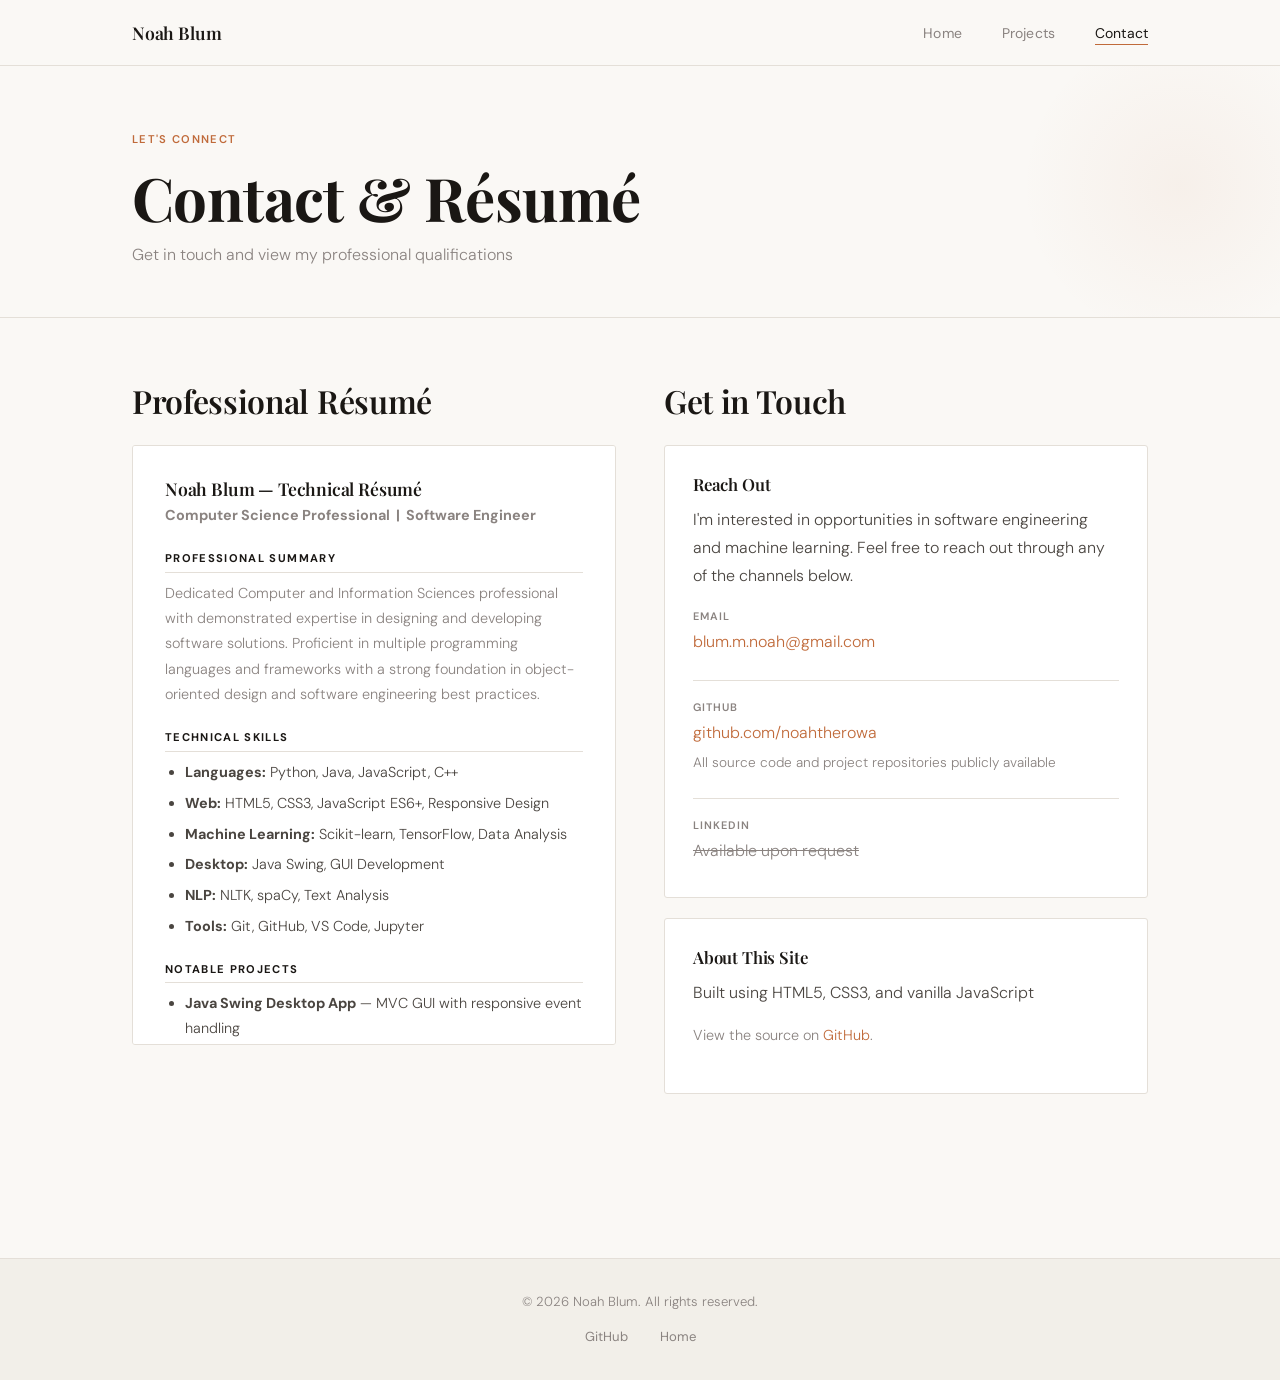
==== commit 96bf8d97: "Add files via upload" ====
--- a/contact.html
+++ b/contact.html
@@ -68,7 +68,7 @@
 
                             <h4>Professional Competencies</h4>
                             <ul>
-                                <li>Full-stack development across multiple paradigms</li>
+                                <li>Software design &amp; architecture</li>
                                 <li>Algorithmic problem-solving</li>
                                 <li>Technical documentation &amp; communication</li>
                                 <li>Version control &amp; collaborative development</li>
@@ -84,7 +84,7 @@
 
                     <div class="contact-card">
                         <h3>Reach Out</h3>
-                        <p>I'm interested in opportunities in software engineering, full-stack development, and machine learning. Feel free to reach out through any of the channels below.</p>
+                        <p>I'm interested in opportunities in software engineering and machine learning. Feel free to reach out through any of the channels below.</p>
                         <div class="contact-details">
                             <div class="contact-item">
                                 <h4>Email</h4>
@@ -104,7 +104,7 @@
 
                     <div class="contact-card">
                         <h3>About This Site</h3>
-                        <p>Built from scratch using HTML5, CSS3, and vanilla JavaScript — fully responsive and designed to be clean, fast, and easy to navigate.</p>
+                        <p>Built using HTML5, CSS3, and vanilla JavaScript</p>
                         <p style="margin-top: 0.5rem; font-size: 0.9rem; color: var(--text-muted);">View the source on <a href="https://github.com/noahtherowa" target="_blank" rel="noopener noreferrer">GitHub</a>.</p>
                     </div>
                 </div>
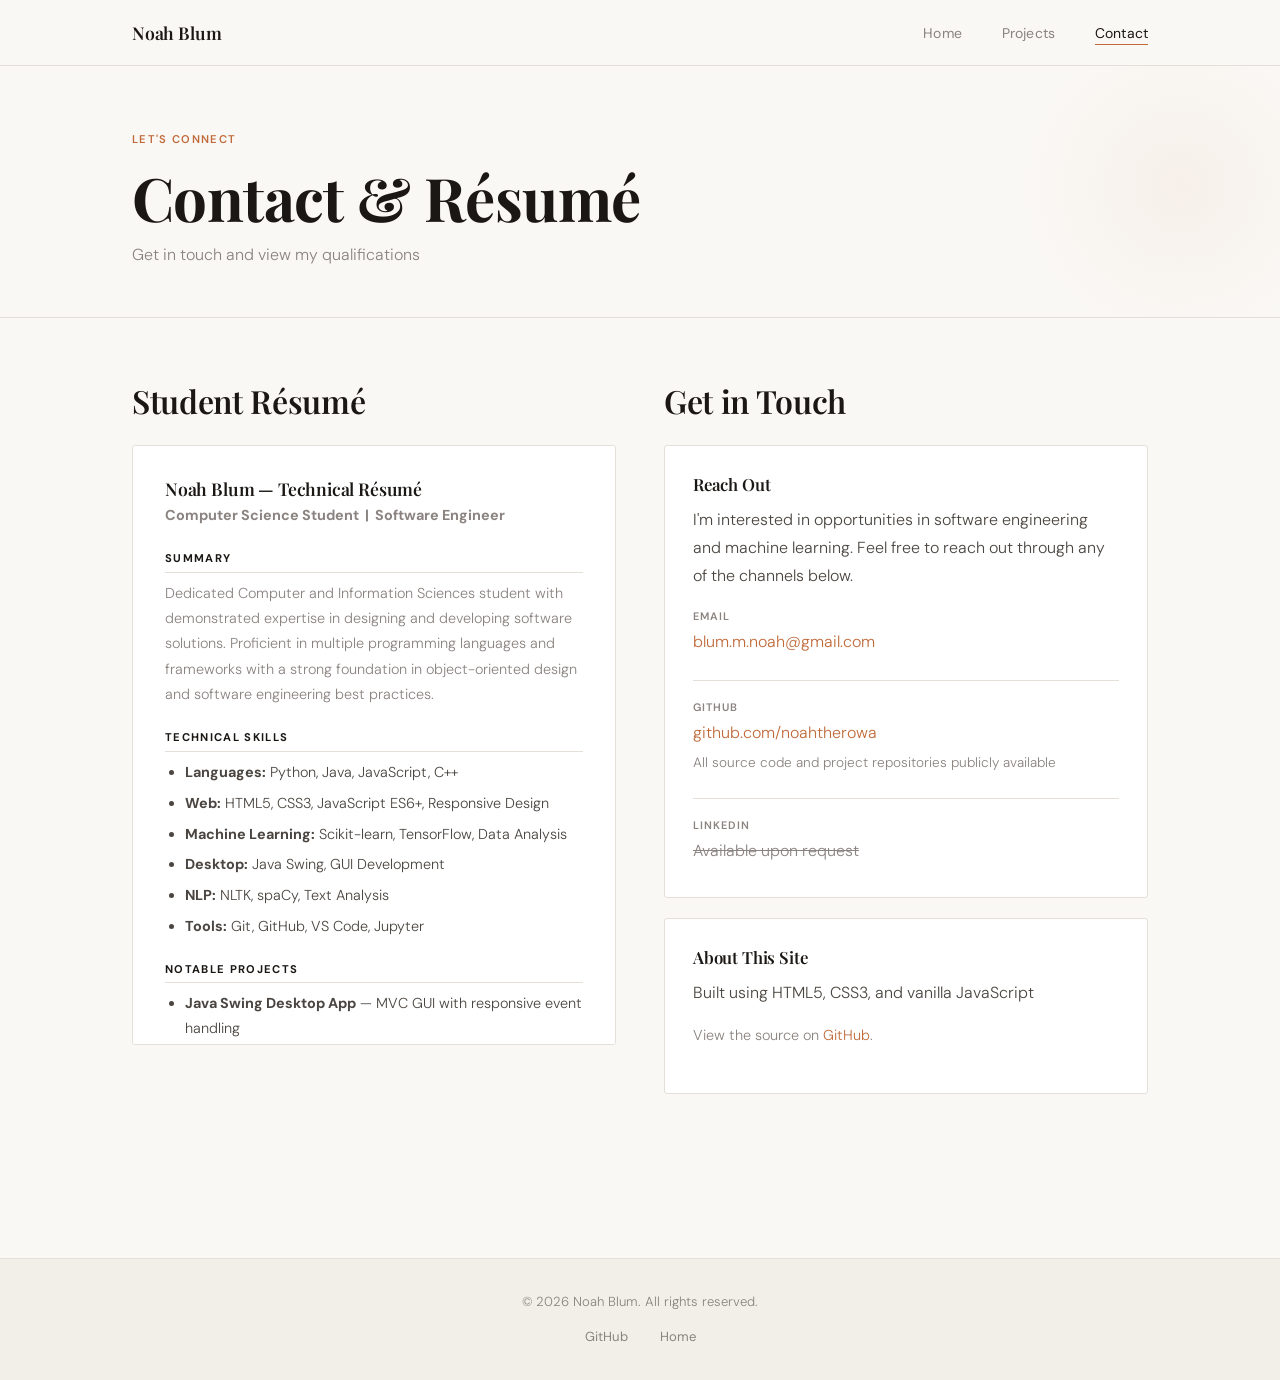
==== commit 8f6aaa7b: "Revise contact page for student résumé presentation Updated the contact page to reflect a transition" ====
--- a/contact.html
+++ b/contact.html
@@ -28,7 +28,7 @@
         <div class="container">
             <span class="label">Let's Connect</span>
             <h1>Contact &amp; Résumé</h1>
-            <p>Get in touch and view my professional qualifications</p>
+            <p>Get in touch and view my qualifications</p>
         </div>
     </header>
 
@@ -38,14 +38,14 @@
 
                 <!-- Resume Column -->
                 <div class="resume-column reveal">
-                    <h2>Professional Résumé</h2>
+                    <h2>Student Résumé</h2>
                     <div class="resume-container">
                         <div class="resume-placeholder">
                             <h3>Noah Blum — Technical Résumé</h3>
-                            <p><strong>Computer Science Professional &nbsp;|&nbsp; Software Engineer</strong></p>
+                            <p><strong>Computer Science Student &nbsp;|&nbsp; Software Engineer</strong></p>
 
-                            <h4>Professional Summary</h4>
-                            <p>Dedicated Computer and Information Sciences professional with demonstrated expertise in designing and developing software solutions. Proficient in multiple programming languages and frameworks with a strong foundation in object-oriented design and software engineering best practices.</p>
+                            <h4>Summary</h4>
+                            <p>Dedicated Computer and Information Sciences student with demonstrated expertise in designing and developing software solutions. Proficient in multiple programming languages and frameworks with a strong foundation in object-oriented design and software engineering best practices.</p>
 
                             <h4>Technical Skills</h4>
                             <ul>
@@ -66,7 +66,7 @@
                                 <li><strong>ISS Tracking App</strong> — Real-time orbital data visualization in Processing</li>
                             </ul>
 
-                            <h4>Professional Competencies</h4>
+                            <h4>Competencies</h4>
                             <ul>
                                 <li>Software design &amp; architecture</li>
                                 <li>Algorithmic problem-solving</li>
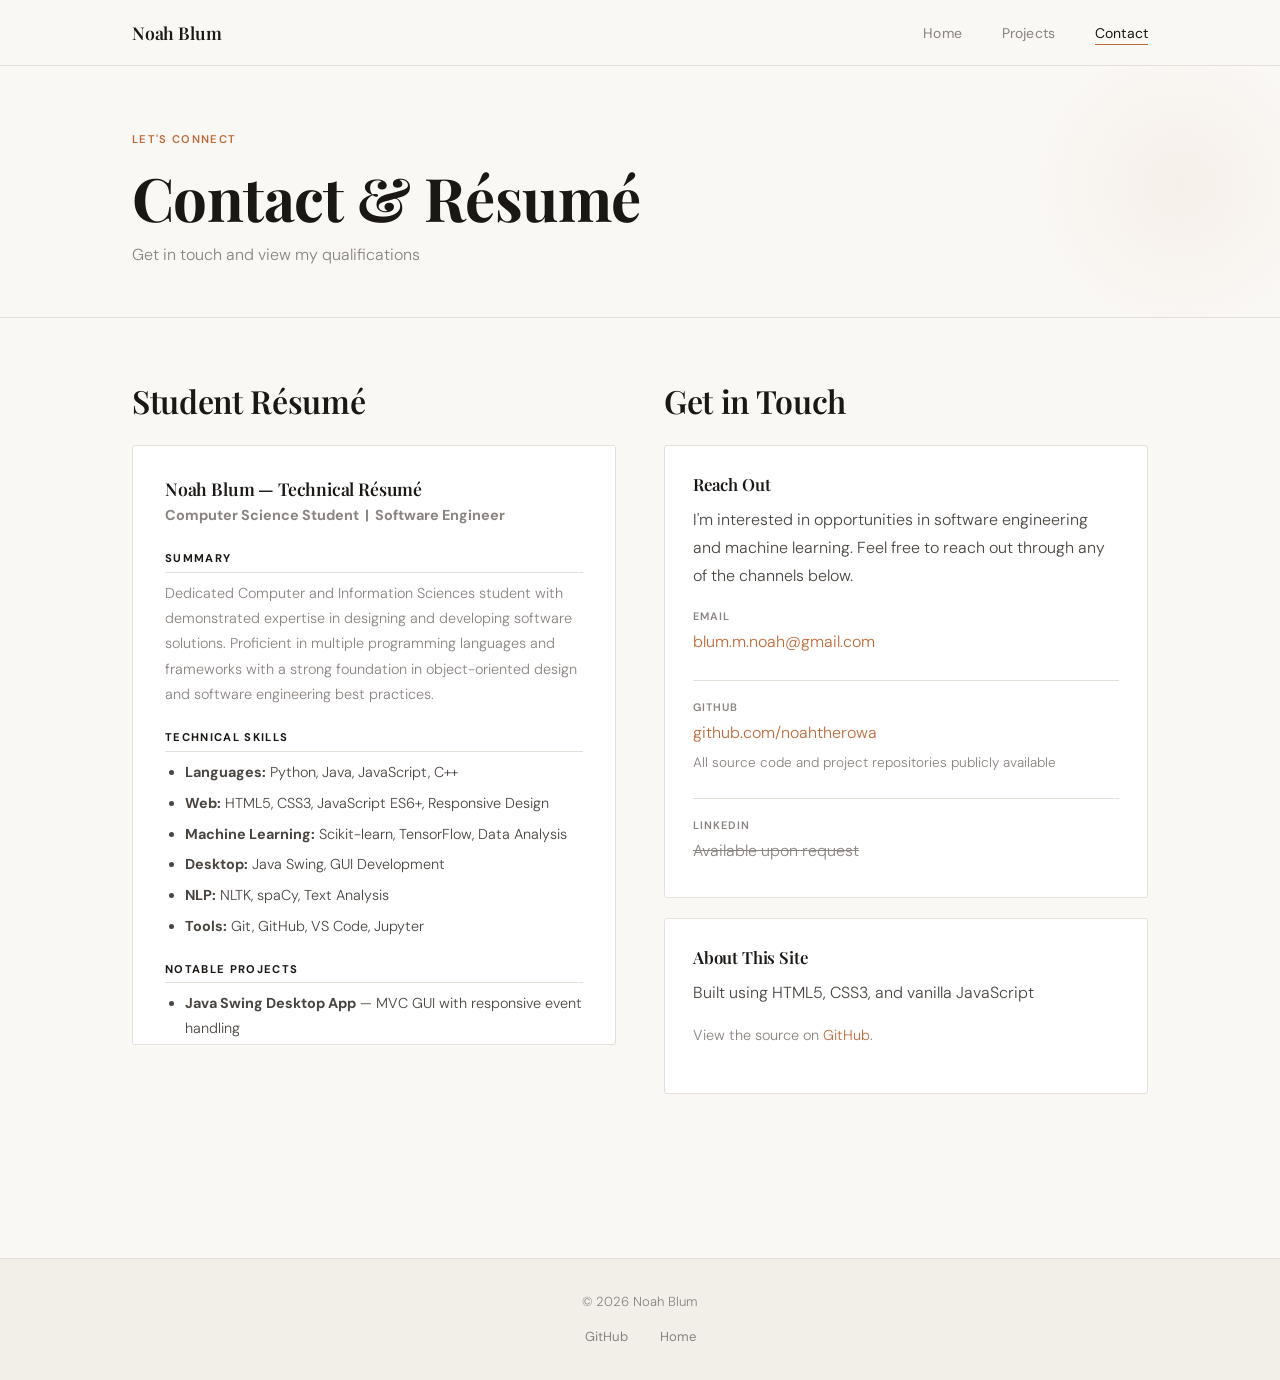
==== commit 0a371815: "Add files via upload" ====
--- a/contact.html
+++ b/contact.html
@@ -115,7 +115,7 @@
 
     <footer class="footer">
         <div class="container">
-            <p>&copy; 2026 Noah Blum. All rights reserved.</p>
+            <p>&copy; 2026 Noah Blum</p>
             <div class="footer-links">
                 <a href="https://github.com/noahtherowa" target="_blank" rel="noopener noreferrer">GitHub</a>
                 <a href="index.html">Home</a>
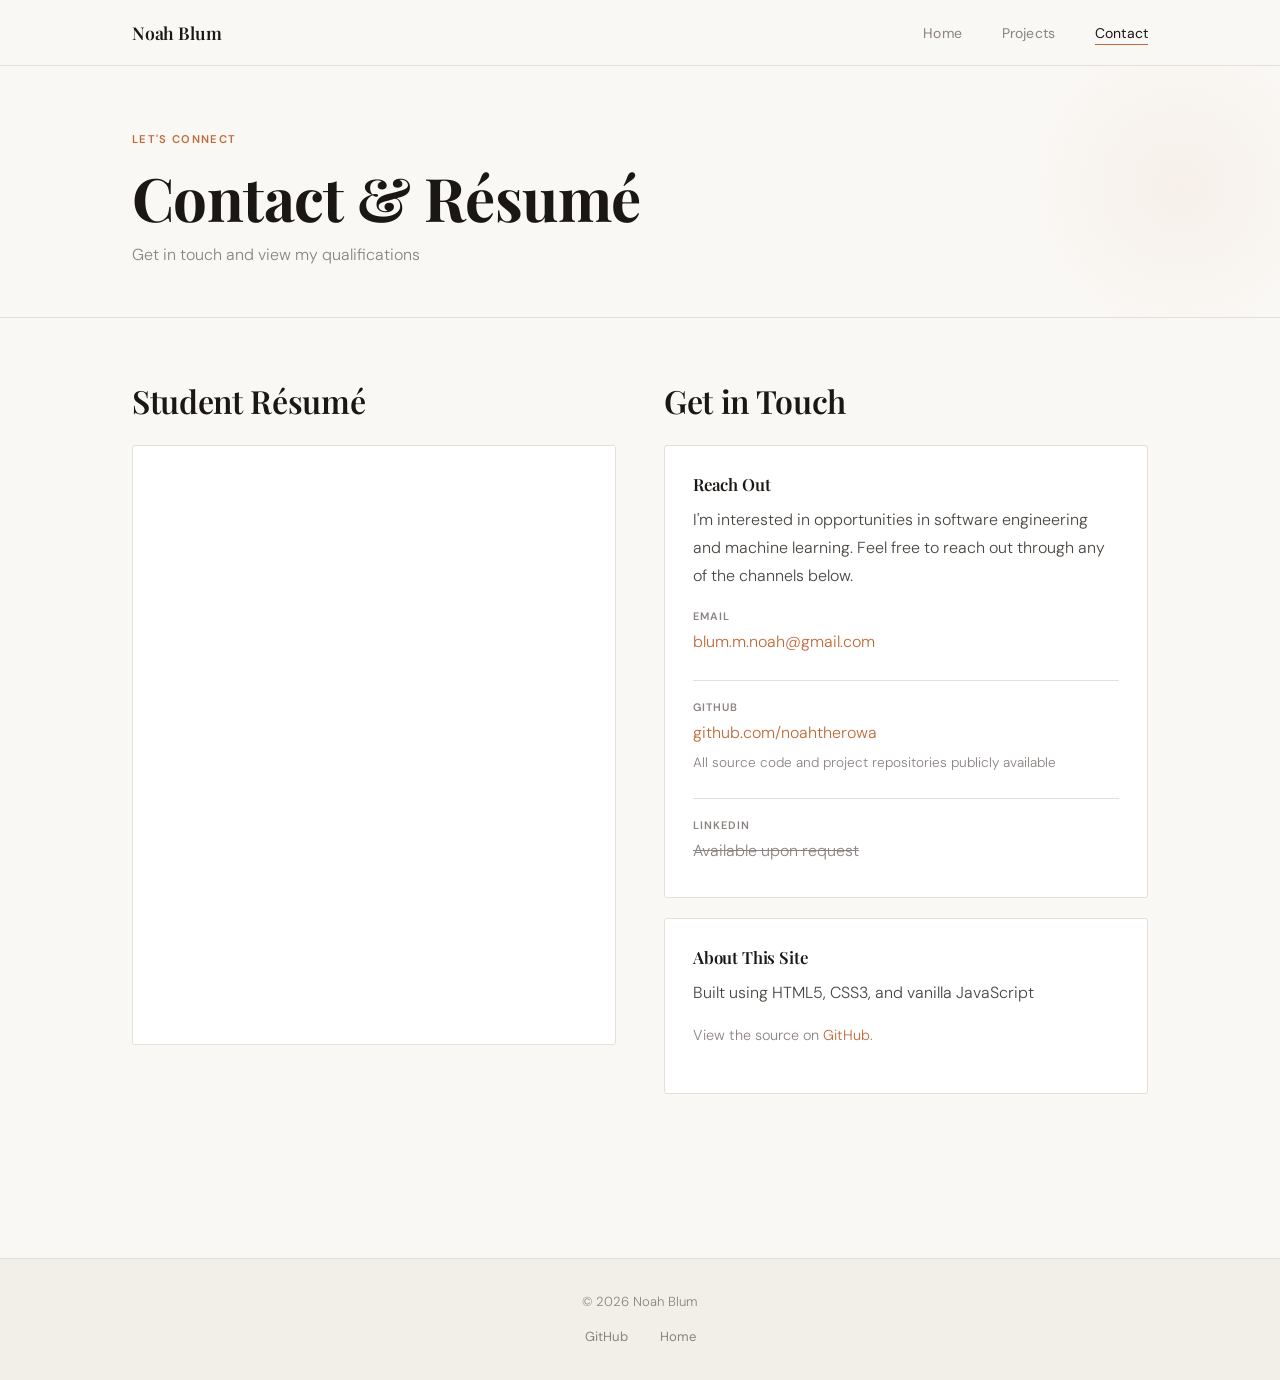
==== commit fb41f53e: "Add files via upload" ====
--- a/contact.html
+++ b/contact.html
@@ -39,45 +39,11 @@
                 <!-- Resume Column -->
                 <div class="resume-column reveal">
                     <h2>Student Résumé</h2>
-                    <div class="resume-container">
-                        <div class="resume-placeholder">
-                            <h3>Noah Blum — Technical Résumé</h3>
-                            <p><strong>Computer Science Student &nbsp;|&nbsp; Software Engineer</strong></p>
-
-                            <h4>Summary</h4>
-                            <p>Dedicated Computer and Information Sciences student with demonstrated expertise in designing and developing software solutions. Proficient in multiple programming languages and frameworks with a strong foundation in object-oriented design and software engineering best practices.</p>
-
-                            <h4>Technical Skills</h4>
-                            <ul>
-                                <li><strong>Languages:</strong> Python, Java, JavaScript, C++</li>
-                                <li><strong>Web:</strong> HTML5, CSS3, JavaScript ES6+, Responsive Design</li>
-                                <li><strong>Machine Learning:</strong> Scikit-learn, TensorFlow, Data Analysis</li>
-                                <li><strong>Desktop:</strong> Java Swing, GUI Development</li>
-                                <li><strong>NLP:</strong> NLTK, spaCy, Text Analysis</li>
-                                <li><strong>Tools:</strong> Git, GitHub, VS Code, Jupyter</li>
-                            </ul>
-
-                            <h4>Notable Projects</h4>
-                            <ul>
-                                <li><strong>Java Swing Desktop App</strong> — MVC GUI with responsive event handling</li>
-                                <li><strong>North &amp; South Game</strong> — JS game with canvas rendering &amp; collision detection</li>
-                                <li><strong>ML Classification System</strong> — End-to-end pipeline with Python scientific stack</li>
-                                <li><strong>Flowchart Generator (Congressional App Challenge)</strong> — AI chatbot using Gemini API to generate custom flowcharts from natural language</li>
-                                <li><strong>ISS Tracking App</strong> — Real-time orbital data visualization in Processing</li>
-                            </ul>
-
-                            <h4>Competencies</h4>
-                            <ul>
-                                <li>Software design &amp; architecture</li>
-                                <li>Algorithmic problem-solving</li>
-                                <li>Technical documentation &amp; communication</li>
-                                <li>Version control &amp; collaborative development</li>
-                                <li>Performance optimization &amp; debugging</li>
-                            </ul>
+                
+                        <div class="resume-container">
+                            <iframe src="Noah_Blum_Resume.pdf" width="100%" height="800px" style="border: none;"></iframe>
                         </div>
-                    </div>
                 </div>
-
                 <!-- Contact Column -->
                 <div class="contact-info-column reveal">
                     <h2>Get in Touch</h2>
